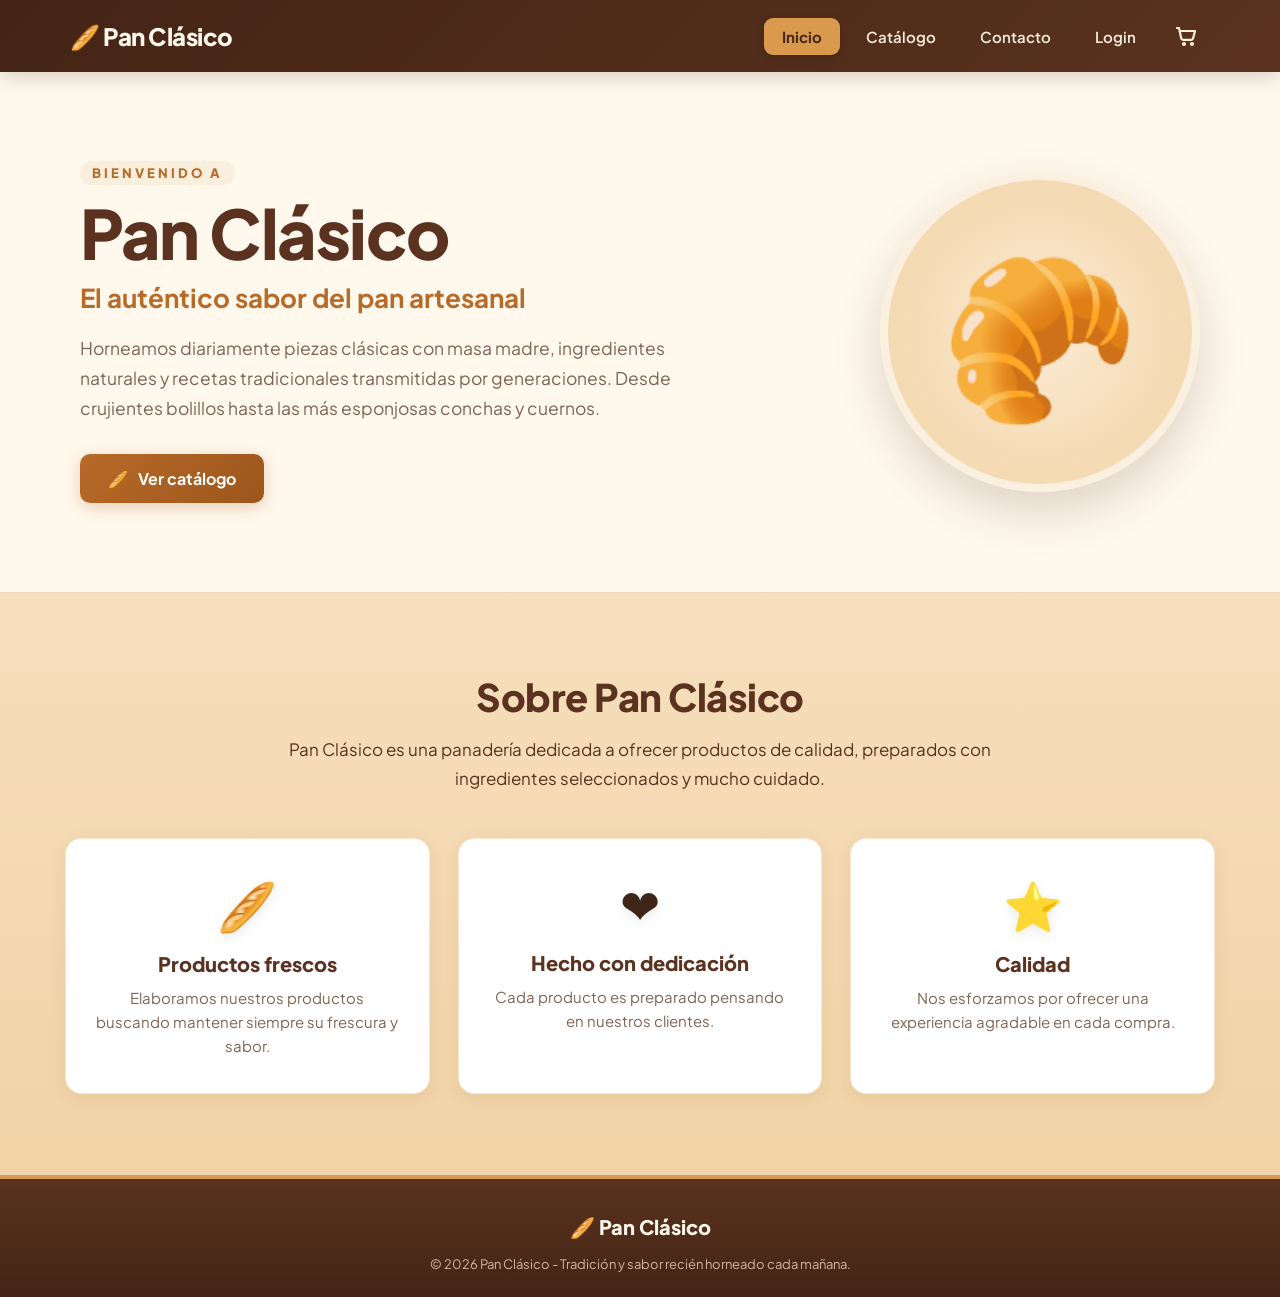
==== public/index.html @ ba5e34cc "1" ====
<!DOCTYPE html>
<html lang="es">
<head>
    <meta charset="UTF-8">
    <meta name="viewport" content="width=device-width, initial-scale=1.0">
    <title>Pan Clásico | Panadería</title>

    <!-- Conexión con el archivo CSS -->
    <link rel="stylesheet" href="css/styles.css">
</head>

<body>

    <!-- ==================== NAVEGACIÓN ==================== -->
    <header>
        <nav class="navbar">

            <div class="logo">
                🥖 Pan Clásico
            </div>

            <ul class="menu">
                <li><a href="index.html" class="activo">Inicio</a></li>
                <li><a href="catalogo.html">Catálogo</a></li>
                <li><a href="contacto.html">Contacto</a></li>
                <li><a href="login.html">Login</a></li>
                <li>
                    <a href="carrito.html" aria-label="Carrito de compras" class="nav-cart-link">
                        <svg width="24" height="24" viewBox="0 0 24 24" fill="none" stroke="currentColor" stroke-width="2.2" stroke-linecap="round" stroke-linejoin="round" aria-hidden="true">
                            <path d="M3 4h2l2.2 10.2a2 2 0 0 0 2 1.6h7.9a2 2 0 0 0 2-1.6L21 7H6"/>
                            <circle cx="10" cy="20" r="1"/>
                            <circle cx="18" cy="20" r="1"/>
                        </svg>
                        <span class="cart-badge">0</span>
                    </a>
                </li>
            </ul>

        </nav>
    </header>


    <!-- ==================== CONTENIDO PRINCIPAL ==================== -->
    <main>

        <section class="hero">

            <div class="hero-text">

                <span class="subtitulo">BIENVENIDO A</span>

                <h1>Pan Clásico</h1>

                <h2>El auténtico sabor del pan artesanal</h2>

                <p>
                    Horneamos diariamente piezas clásicas con masa madre, ingredientes naturales y recetas tradicionales transmitidas por generaciones. Desde crujientes bolillos hasta las más esponjosas conchas y cuernos.
                </p>

                <a href="catalogo.html" class="boton">
                    <span>🥖</span> Ver catálogo
                </a>

            </div>

            <div class="hero-icon">
                🥐
            </div>

        </section>


        <!-- ==================== INFORMACIÓN ==================== -->

        <section class="informacion">

            <h2>Sobre Pan Clásico</h2>

            <p>
                Pan Clásico es una panadería dedicada a ofrecer productos
                de calidad, preparados con ingredientes seleccionados y
                mucho cuidado.
            </p>

            <div class="tarjetas">

                <div class="tarjeta">
                    <span>🥖</span>
                    <h3>Productos frescos</h3>
                    <p>
                        Elaboramos nuestros productos buscando mantener
                        siempre su frescura y sabor.
                    </p>
                </div>

                <div class="tarjeta">
                    <span>❤️</span>
                    <h3>Hecho con dedicación</h3>
                    <p>
                        Cada producto es preparado pensando en nuestros
                        clientes.
                    </p>
                </div>

                <div class="tarjeta">
                    <span>⭐</span>
                    <h3>Calidad</h3>
                    <p>
                        Nos esforzamos por ofrecer una experiencia
                        agradable en cada compra.
                    </p>
                </div>

            </div>

        </section>

    </main>


    <!-- ==================== PIE DE PÁGINA ==================== -->
    <footer>
        <div class="footer-content">
            <div class="footer-brand">🥖 Pan Clásico</div>
            <p class="footer-copy">© 2026 Pan Clásico - Tradición y sabor recién horneado cada mañana.</p>
        </div>
    </footer>

    <script src="js/badge.js"></script>
</body>
</html>
---- public/css/styles.css ----
/* ========================================
   CONFIGURACIÓN GENERAL Y PALETA ARTESANAL
======================================== */
@import url('https://fonts.googleapis.com/css2?family=Plus+Jakarta+Sans:wght@400;500;600;700;800&display=swap');

:root {
    --font-main: 'Plus Jakarta Sans', system-ui, -apple-system, BlinkMacSystemFont, 'Segoe UI', Roboto, sans-serif;
    --color-primary: #5a321f;
    --color-primary-dark: #442415;
    --color-primary-light: #6e3d25;
    --color-accent: #b86b28;
    --color-accent-hover: #9c551c;
    --color-gold: #d99a4e;
    --color-gold-light: #f1d3a5;
    --color-cream: #fff8ed;
    --color-cream-light: #fffdf9;
    --color-text: #3d2618;
    --color-text-muted: #7d6556;
    --color-border: #ead8c0;
    --color-border-light: #fae8d4;
    --shadow-soft: 0 4px 18px rgba(90, 50, 31, 0.08);
    --shadow-hover: 0 10px 25px rgba(90, 50, 31, 0.15);
}

* {
    margin: 0;
    padding: 0;
    box-sizing: border-box;
}

html {
    scroll-behavior: smooth;
}

body {
    font-family: var(--font-main);
    background-color: var(--color-cream);
    color: var(--color-text);
    -webkit-font-smoothing: antialiased;
    -moz-osx-font-smoothing: grayscale;
    min-height: 100vh;
    display: flex;
    flex-direction: column;
}

main {
    flex: 1;
}

::selection {
    background-color: var(--color-gold);
    color: #ffffff;
}

/* ========================================
   BARRA DE NAVEGACIÓN
======================================== */

body > header {
    background: linear-gradient(135deg, var(--color-primary-dark) 0%, var(--color-primary) 100%);
    width: 100%;
    position: sticky;
    top: 0;
    z-index: 1000;
    box-shadow: 0 4px 20px rgba(68, 36, 21, 0.2);
}

.navbar {
    max-width: 1200px;
    margin: auto;
    display: flex;
    justify-content: space-between;
    align-items: center;
    padding: 16px 30px;
}

/* LOGO */

.logo {
    color: #fff8ed;
    font-size: 24px;
    font-weight: 800;
    display: flex;
    align-items: center;
    gap: 8px;
    letter-spacing: -0.5px;
    user-select: none;
    transition: transform 0.2s ease;
}

.logo:hover {
    transform: scale(1.02);
}

/* MENÚ */

.menu {
    list-style: none;
    display: flex;
    align-items: center;
    gap: 8px;
}

.menu li a {
    color: #faeedd;
    text-decoration: none;
    font-size: 15px;
    font-weight: 600;
    padding: 9px 18px;
    border-radius: 9px;
    transition: all 0.25s ease;
    display: inline-flex;
    align-items: center;
    justify-content: center;
}

.menu li a:hover {
    color: #ffffff;
    background-color: rgba(217, 154, 78, 0.25);
}

.menu li a.activo {
    background-color: var(--color-gold);
    color: var(--color-primary-dark);
    font-weight: 700;
    box-shadow: 0 2px 10px rgba(0, 0, 0, 0.15);
}

/* Enlace e icono del Carrito con Badge */
.nav-cart-link,
.menu li a[href*="carrito.html"] {
    position: relative;
    display: inline-flex;
    align-items: center;
    justify-content: center;
    padding: 8px 12px;
}

.nav-cart-link svg,
.menu li a[href*="carrito.html"] svg {
    transition: transform 0.2s ease;
}

.nav-cart-link:hover svg,
.menu li a[href*="carrito.html"]:hover svg {
    transform: scale(1.1);
}

.cart-badge {
    position: absolute;
    top: 1px;
    right: 2px;
    background-color: #c0392b;
    color: #ffffff;
    font-size: 11px;
    font-weight: 800;
    min-width: 18px;
    height: 18px;
    padding: 0 5px;
    border-radius: 999px;
    display: none;
    align-items: center;
    justify-content: center;
    box-shadow: 0 2px 6px rgba(0, 0, 0, 0.3);
    border: 2px solid var(--color-primary);
    line-height: 1;
    pointer-events: none;
}


/* ========================================
   PÁGINA DE INICIO (HERO)
======================================== */

.hero {
    max-width: 1200px;
    min-height: 520px;
    margin: auto;
    padding: 80px 40px;
    display: flex;
    justify-content: space-between;
    align-items: center;
    gap: 40px;
    position: relative;
}

/* TEXTO PRINCIPAL */

.hero-text {
    max-width: 620px;
}

.subtitulo {
    color: var(--color-accent);
    font-weight: 800;
    letter-spacing: 3px;
    font-size: 13px;
    margin-bottom: 12px;
    display: inline-block;
    background: #faeedd;
    padding: 4px 12px;
    border-radius: 20px;
}

.hero h1 {
    font-size: 68px;
    font-weight: 800;
    color: var(--color-primary);
    line-height: 1.05;
    letter-spacing: -1.5px;
    margin-bottom: 12px;
}

.hero h2 {
    font-size: 26px;
    font-weight: 700;
    color: var(--color-accent);
    margin-bottom: 20px;
    line-height: 1.3;
}

.hero p {
    font-size: 17.5px;
    line-height: 1.7;
    color: var(--color-text-muted);
    margin-bottom: 30px;
}

/* ICONO DECORATIVO CON ANIMACIÓN FLOTANTE */

.hero-icon {
    font-size: 160px;
    background: radial-gradient(circle, #fcead2 0%, #f1d3a5 100%);
    width: 320px;
    height: 320px;
    border-radius: 50%;
    display: flex;
    justify-content: center;
    align-items: center;
    box-shadow: 0 20px 45px rgba(90, 50, 31, 0.18);
    border: 8px solid rgba(255, 255, 255, 0.6);
    user-select: none;
    animation: flotarHero 4s ease-in-out infinite alternate;
}

@keyframes flotarHero {
    0% {
        transform: translateY(0) scale(1);
    }
    100% {
        transform: translateY(-14px) scale(1.02);
    }
}

/* ========================================
   BOTONES
======================================== */

.boton {
    display: inline-flex;
    align-items: center;
    justify-content: center;
    gap: 10px;
    background: linear-gradient(135deg, var(--color-accent) 0%, var(--color-accent-hover) 100%);
    color: white;
    border: none;
    border-radius: 10px;
    padding: 14px 28px;
    font-size: 16px;
    font-weight: 700;
    text-decoration: none;
    cursor: pointer;
    box-shadow: 0 4px 16px rgba(184, 107, 40, 0.3);
    transition: all 0.25s ease;
}

.boton:hover {
    background: linear-gradient(135deg, var(--color-accent-hover) 0%, var(--color-primary) 100%);
    transform: translateY(-2px);
    box-shadow: 0 8px 22px rgba(90, 50, 31, 0.25);
}

.boton:active {
    transform: translateY(0);
}

/* ========================================
   INFORMACIÓN Y SOBRE NOSOTROS
======================================== */

.informacion {
    background: linear-gradient(180deg, #f7dfbe 0%, #f1d3a5 100%);
    padding: 80px 30px;
    text-align: center;
    border-top: 1px solid var(--color-border);
    border-bottom: 1px solid var(--color-border);
}

.informacion h2 {
    font-size: 38px;
    font-weight: 800;
    color: var(--color-primary);
    margin-bottom: 15px;
    letter-spacing: -0.5px;
}

.informacion > p {
    max-width: 720px;
    margin: auto;
    font-size: 17px;
    line-height: 1.7;
    color: #553421;
}

/* TARJETAS */

.tarjetas {
    max-width: 1150px;
    margin: 45px auto 0;
    display: grid;
    grid-template-columns: repeat(3, 1fr);
    gap: 28px;
}

.tarjeta {
    background-color: white;
    padding: 35px 28px;
    border-radius: 16px;
    box-shadow: var(--shadow-soft);
    border: 1px solid var(--color-border-light);
    transition: transform 0.25s ease, box-shadow 0.25s ease;
    text-align: center;
}

.tarjeta:hover {
    transform: translateY(-6px);
    box-shadow: var(--shadow-hover);
    border-color: var(--color-gold);
}

.tarjeta span {
    font-size: 48px;
    display: inline-block;
    margin-bottom: 15px;
    filter: drop-shadow(0 4px 6px rgba(0, 0, 0, 0.08));
}

.tarjeta h3 {
    margin: 0 0 10px;
    font-size: 20px;
    font-weight: 800;
    color: var(--color-primary);
}

.tarjeta p {
    font-size: 15px;
    line-height: 1.6;
    color: var(--color-text-muted);
}


/* ========================================
   PÁGINAS INTERNAS
======================================== */

.pagina {
    min-height: 650px;

    max-width: 1100px;

    margin: auto;

    padding: 70px 30px;

    text-align: center;
}

.pagina h1 {
    font-size: 42px;
    color: #5a321f;

    margin-bottom: 15px;
}

.pagina > p {
    font-size: 18px;
}


/* ========================================
   CARRITO Y CHECKOUT (PASOS 7 Y 8)
======================================== */

.pagina-carrito {
    max-width: 1200px;
    padding-top: 50px;
    text-align: left;
}

.carrito-header {
    text-align: center;
    margin-bottom: 40px;
}

.carrito-header h1 {
    font-size: 38px;
    color: #5a321f;
    margin: 6px 0 10px;
}

.carrito-header p {
    color: #6d5445;
    font-size: 16px;
    max-width: 650px;
    margin: auto;
}

/* Grilla de 2 columnas */
.carrito-contenedor-grid {
    display: grid;
    grid-template-columns: 1.55fr 1fr;
    gap: 32px;
    align-items: flex-start;
}

/* Columna de Productos */
.carrito-caja {
    background-color: #ffffff;
    border-radius: 14px;
    border: 1px solid #fae8d4;
    box-shadow: 0 6px 18px rgba(0, 0, 0, 0.06);
    padding: 24px;
}

/* Carrito Vacío */
.carrito-vacio {
    text-align: center;
    padding: 50px 20px;
}

.carrito-vacio .vacio-icono {
    font-size: 64px;
    display: block;
    margin-bottom: 12px;
}

.carrito-vacio h2 {
    color: #5a321f;
    font-size: 24px;
    margin-bottom: 8px;
}

.carrito-vacio p {
    color: #8c6e5a;
    font-size: 15px;
    margin-bottom: 24px;
}

.btn-ir-catalogo {
    display: inline-block;
    padding: 12px 28px;
}

/* Encabezado de la tabla */
.carrito-tabla-header {
    display: grid;
    grid-template-columns: 2fr 1fr 1.2fr 1fr 40px;
    padding-bottom: 12px;
    border-bottom: 2px solid #f1d3a5;
    font-size: 13px;
    font-weight: 700;
    color: #8c6e5a;
    text-transform: uppercase;
    letter-spacing: 0.5px;
}

.col-centrada { text-align: center; }
.col-derecha { text-align: right; }
.col-accion { text-align: center; }

/* Items del carrito */
.carrito-lista {
    display: flex;
    flex-direction: column;
}

.carrito-item {
    display: grid;
    grid-template-columns: 2fr 1fr 1.2fr 1fr 40px;
    align-items: center;
    padding: 16px 0;
    border-bottom: 1px solid #f6ecdf;
    font-size: 15px;
}

.cart-item-info {
    display: flex;
    align-items: center;
    gap: 14px;
}

.cart-item-img-wrap {
    width: 60px;
    height: 60px;
    border-radius: 8px;
    background: #faeedd;
    display: flex;
    align-items: center;
    justify-content: center;
    overflow: hidden;
    flex-shrink: 0;
}

.cart-item-img {
    width: 100%;
    height: 100%;
    object-fit: cover;
}

.cart-item-emoji {
    font-size: 32px;
    user-select: none;
}

.cart-item-titulo {
    font-size: 16px;
    color: #5a321f;
    font-weight: 700;
    margin-bottom: 2px;
}

.cart-item-unidad {
    font-size: 12px;
    color: #8c6e5a;
}

.cart-item-precio {
    color: #6d5445;
    font-weight: 600;
}

.cart-item-subtotal {
    color: #5a321f;
    font-size: 16px;
}

/* Control de Cantidad (+ / -) */
.cantidad-control {
    display: inline-flex;
    align-items: center;
    border: 1px solid #ead8c0;
    border-radius: 8px;
    background: #fff8ed;
    overflow: hidden;
}

.btn-cant {
    background: transparent;
    border: none;
    width: 28px;
    height: 30px;
    font-size: 16px;
    font-weight: bold;
    color: #5a321f;
    cursor: pointer;
    transition: background 0.2s ease;
    display: flex;
    align-items: center;
    justify-content: center;
}

.btn-cant:hover {
    background: #ead8c0;
}

.cant-numero {
    width: 32px;
    text-align: center;
    font-weight: 700;
    font-size: 14px;
    color: #3d2618;
}

.btn-eliminar-item {
    background: transparent;
    border: none;
    font-size: 18px;
    cursor: pointer;
    opacity: 0.6;
    transition: opacity 0.2s ease, transform 0.2s ease;
}

.btn-eliminar-item:hover {
    opacity: 1;
    transform: scale(1.15);
}

/* Pie del carrito */
.carrito-acciones-pie {
    display: flex;
    justify-content: space-between;
    align-items: center;
    margin-top: 20px;
    padding-top: 15px;
}

.btn-vaciar-carrito {
    background: none;
    border: none;
    color: #c0392b;
    font-size: 14px;
    font-weight: 600;
    cursor: pointer;
    text-decoration: underline;
}

.btn-vaciar-carrito:hover {
    color: #962d22;
}

.enlace-seguir-comprando {
    color: #b86b28;
    text-decoration: none;
    font-weight: 600;
    font-size: 14px;
}

.enlace-seguir-comprando:hover {
    text-decoration: underline;
}

/* Columna de Checkout */
.checkout-card {
    background: #ffffff;
    border-radius: 14px;
    border: 1px solid #fae8d4;
    box-shadow: 0 6px 18px rgba(0, 0, 0, 0.06);
    padding: 26px;
}

.checkout-card h3 {
    font-size: 22px;
    color: #5a321f;
    margin-bottom: 18px;
    border-bottom: 2px solid #f6ecdf;
    padding-bottom: 10px;
}

.checkout-card h4 {
    font-size: 16px;
    color: #5a321f;
    margin: 20px 0 12px;
}

.resumen-lineas {
    display: flex;
    flex-direction: column;
    gap: 10px;
    margin-bottom: 20px;
}

.resumen-fila {
    display: flex;
    justify-content: space-between;
    font-size: 15px;
    color: #6d5445;
}

.envio-gratis {
    color: #27ae60;
    font-weight: 700;
}

.resumen-separador {
    height: 1px;
    background: #ead8c0;
    margin: 6px 0;
}

.fila-total {
    font-size: 18px;
    font-weight: 700;
    color: #5a321f;
}

.total-destacado {
    font-size: 24px;
    color: #b86b28;
}

/* Formulario */
.form-checkout {
    display: flex;
    flex-direction: column;
    gap: 12px;
}

.campo-grupo {
    display: flex;
    flex-direction: column;
    gap: 5px;
}

.campo-grupo label {
    font-size: 13px;
    font-weight: 700;
    color: #5a321f;
}

.campo-grupo input,
.campo-grupo textarea {
    width: 100%;
    padding: 10px 12px;
    border: 2px solid #ead8c0;
    border-radius: 8px;
    font-size: 14px;
    font-family: inherit;
    outline: none;
    transition: border-color 0.2s ease;
}

.campo-grupo input:focus,
.campo-grupo textarea:focus {
    border-color: #b86b28;
}

/* Opciones de Método de Pago */
.metodos-pago-opciones {
    display: flex;
    flex-direction: column;
    gap: 10px;
}

.metodo-radio-card {
    display: flex;
    align-items: center;
    gap: 12px;
    padding: 12px 14px;
    border: 2px solid #ead8c0;
    border-radius: 10px;
    cursor: pointer;
    background: #fffdf9;
    transition: all 0.2s ease;
}

.metodo-radio-card:hover {
    border-color: #b86b28;
}

.metodo-radio-card input[type="radio"] {
    accent-color: #b86b28;
    width: 18px;
    height: 18px;
}

.metodo-info {
    display: flex;
    flex-direction: column;
    font-size: 14px;
    color: #5a321f;
}

.metodo-info small {
    font-size: 12px;
    color: #8c6e5a;
}

/* Bloque datos de tarjeta */
.datos-tarjeta-box {
    background: #fff8ed;
    border: 2px dashed #ead8c0;
    border-radius: 10px;
    padding: 15px;
    display: flex;
    flex-direction: column;
    gap: 10px;
    margin-top: 6px;
}

.campos-tarjeta-duo {
    display: grid;
    grid-template-columns: 1fr 1fr;
    gap: 10px;
}

/* Botón Final */
.btn-confirmar-compra {
    width: 100%;
    padding: 14px;
    font-size: 16px;
    margin-top: 10px;
    box-shadow: 0 4px 12px rgba(184, 107, 40, 0.3);
}

.nota-seguridad {
    font-size: 12px;
    color: #8c6e5a;
    text-align: center;
    margin-top: 5px;
}

/* Modal del Ticket */
.modal-overlay {
    position: fixed;
    top: 0;
    left: 0;
    width: 100%;
    height: 100%;
    background: rgba(40, 20, 10, 0.65);
    backdrop-filter: blur(4px);
    display: flex;
    align-items: center;
    justify-content: center;
    padding: 20px;
    z-index: 10000;
    opacity: 0;
    visibility: hidden;
    transition: all 0.3s ease;
}

.modal-overlay.mostrar-modal {
    opacity: 1;
    visibility: visible;
}

.modal-card {
    background: #ffffff;
    max-width: 480px;
    width: 100%;
    border-radius: 16px;
    box-shadow: 0 20px 40px rgba(0, 0, 0, 0.25);
    overflow: hidden;
    border-top: 6px solid #b86b28;
    transform: scale(0.9);
    transition: transform 0.3s cubic-bezier(0.18, 0.89, 0.32, 1.28);
}

.modal-overlay.mostrar-modal .modal-card {
    transform: scale(1);
}

.modal-header {
    text-align: center;
    padding: 24px 20px 10px;
}

.modal-icono {
    font-size: 50px;
    display: block;
    margin-bottom: 8px;
}

.modal-header h2 {
    color: #5a321f;
    font-size: 24px;
    margin-bottom: 6px;
}

.modal-header p {
    color: #6d5445;
    font-size: 14px;
}

.ticket-cuerpo {
    padding: 16px 24px;
    background: #fffdf9;
    border-radius: 10px;
    margin: 10px 20px;
    border: 1px dashed #ead8c0;
    font-size: 14px;
}

.ticket-dato {
    display: flex;
    justify-content: space-between;
    margin-bottom: 6px;
    color: #5a321f;
}

.ticket-separador {
    height: 1px;
    background: #ead8c0;
    margin: 10px 0;
}

.ticket-productos {
    max-height: 150px;
    overflow-y: auto;
    display: flex;
    flex-direction: column;
    gap: 6px;
}

.ticket-fila {
    display: flex;
    justify-content: space-between;
    color: #6d5445;
}

.ticket-total {
    display: flex;
    justify-content: space-between;
    font-size: 17px;
    color: #5a321f;
    padding-top: 4px;
}

.ticket-total strong {
    color: #b86b28;
}

.modal-acciones {
    padding: 18px 24px 24px;
    display: flex;
    gap: 12px;
}

.btn-modal-continuar {
    flex: 1;
    text-align: center;
}

.btn-modal-cerrar {
    background: #ead8c0;
    color: #5a321f;
    border: none;
    border-radius: 8px;
    padding: 12px 18px;
    font-weight: bold;
    cursor: pointer;
    transition: background 0.2s ease;
}

.btn-modal-cerrar:hover {
    background: #d9bf9e;
}

/* Responsividad para Carrito */
@media (max-width: 900px) {
    .carrito-contenedor-grid {
        grid-template-columns: 1fr;
    }

    .carrito-tabla-header {
        display: none;
    }

    .carrito-item {
        grid-template-columns: 1fr auto;
        grid-template-areas:
            "info accion"
            "precio subtotal"
            "cant cant";
        gap: 10px;
        padding: 14px 0;
    }

    .cart-item-info { grid-area: info; }
    .cart-item-accion { grid-area: accion; }
    .cart-item-precio { grid-area: precio; text-align: left; }
    .cart-item-subtotal { grid-area: subtotal; text-align: right; }
    .cart-item-cantidad { grid-area: cant; text-align: left; }
}


/* ========================================
   CONTACTO
======================================== */

.contacto {
    max-width: 1100px;

    min-height: 650px;

    margin: auto;

    padding: 70px 30px;

    display: grid;

    grid-template-columns: 1fr 1fr;

    gap: 60px;

    align-items: center;
}


/* INFORMACIÓN */

.contacto-info h1 {
    font-size: 48px;

    color: #5a321f;

    margin-bottom: 20px;
}

.contacto-info > p {
    line-height: 1.7;

    margin-bottom: 30px;
}

.dato {
    display: flex;

    align-items: center;

    gap: 15px;

    margin: 20px 0;
}

.dato span {
    font-size: 28px;
}


/* ========================================
   FORMULARIO
======================================== */

.formulario {
    background-color: white;

    padding: 35px;

    border-radius: 15px;

    box-shadow: 0 10px 30px rgba(0, 0, 0, 0.12);
}

.formulario form {
    display: flex;

    flex-direction: column;

    gap: 10px;
}

.formulario label {
    font-weight: bold;

    margin-top: 10px;
}

.formulario input,
.formulario textarea {
    width: 100%;

    padding: 13px;

    border: 2px solid #ead8c0;

    border-radius: 8px;

    font-size: 15px;

    font-family: Arial, Helvetica, sans-serif;

    outline: none;
}

.formulario input:focus,
.formulario textarea:focus {
    border-color: #b86b28;
}

.formulario textarea {
    resize: vertical;
}

.formulario button {
    margin-top: 15px;
}


/* ========================================
   CATÁLOGO DE PRODUCTOS (PASOS 5 Y 6)
======================================== */

.catalogo-pagina {
    max-width: 1280px;
    padding: 56px 30px 72px;
}

.catalogo-header {
    max-width: 760px;
    margin: 0 auto 34px;
}

.catalogo-header h1 {
    font-size: clamp(2rem, 4vw, 2.75rem);
    color: var(--color-primary);
    line-height: 1.15;
    letter-spacing: -1px;
    margin: 8px 0 14px;
}

.catalogo-subtitulo {
    margin: 0 auto;
    font-size: 16px;
    color: var(--color-text-muted);
    line-height: 1.7;
}

/* Buscador */
.catalogo-toolbar {
    margin: 0 auto 22px;
    max-width: 620px;
}

.buscador-box {
    position: relative;
    display: flex;
    align-items: center;
    min-height: 54px;
    background: var(--color-cream-light);
    border: 2px solid var(--color-border);
    border-radius: 999px;
    padding: 6px 12px 6px 18px;
    box-shadow: var(--shadow-soft);
    transition: border-color 0.2s ease, box-shadow 0.2s ease;
}

.buscador-box:focus-within {
    border-color: var(--color-accent);
    box-shadow: 0 0 0 4px rgba(184, 107, 40, 0.14);
}

.buscador-icono {
    font-size: 18px;
    margin-right: 12px;
    user-select: none;
}

.buscador-box input {
    border: none;
    outline: none;
    min-width: 0;
    width: 100%;
    font-size: 15px;
    color: var(--color-text);
    background: transparent;
    font-family: inherit;
}

.buscador-box input::placeholder {
    color: #8c7769;
}

.btn-limpiar-busqueda {
    flex: 0 0 32px;
    background: #f4e5d4;
    border: none;
    color: var(--color-primary);
    border-radius: 50%;
    width: 32px;
    height: 32px;
    font-size: 14px;
    font-weight: bold;
    cursor: pointer;
    line-height: 1;
    display: flex;
    align-items: center;
    justify-content: center;
    transition: background-color 0.2s ease, color 0.2s ease;
}

.btn-limpiar-busqueda:hover {
    background: var(--color-accent);
    color: white;
}

/* Mensaje y Spinner de Carga */
.mensaje-carga-box {
    margin: 46px auto;
    display: flex;
    flex-direction: column;
    align-items: center;
    justify-content: center;
    gap: 14px;
    color: var(--color-accent);
    font-size: 16px;
    font-weight: 600;
}

.spinner {
    width: 44px;
    height: 44px;
    border: 4px solid #fae8d4;
    border-top: 4px solid #b86b28;
    border-radius: 50%;
    animation: girar 0.9s linear infinite;
}

@keyframes girar {
    0% { transform: rotate(0deg); }
    100% { transform: rotate(360deg); }
}

/* Filtros de Categoría */
.catalogo-filtros {
    display: flex;
    justify-content: center;
    flex-wrap: wrap;
    gap: 9px;
    margin: 0 auto 34px;
    max-width: 960px;
}

.filtro-btn {
    background-color: var(--color-cream-light);
    color: var(--color-primary);
    border: 1px solid var(--color-border);
    padding: 9px 17px;
    border-radius: 999px;
    font-size: 14px;
    font-weight: 700;
    cursor: pointer;
    transition: color 0.2s ease, background-color 0.2s ease, border-color 0.2s ease, transform 0.2s ease;
}

.filtro-btn:hover {
    border-color: var(--color-accent);
    color: var(--color-accent-hover);
    background-color: #fff4e5;
    transform: translateY(-1px);
}

.filtro-btn.activo {
    background-color: var(--color-primary);
    color: white;
    border-color: var(--color-primary);
    box-shadow: 0 3px 9px rgba(90, 50, 31, 0.2);
}

/* Grilla de Productos */
.productos-grid {
    display: grid;
    grid-template-columns: repeat(auto-fill, minmax(min(100%, 260px), 1fr));
    gap: 24px;
    text-align: left;
}

/* Tarjeta Individual */
.producto-card {
    background-color: var(--color-cream-light);
    border-radius: 16px;
    overflow: hidden;
    box-shadow: var(--shadow-soft);
    display: flex;
    flex-direction: column;
    transition: transform 0.22s ease, box-shadow 0.22s ease;
    border: 1px solid var(--color-border-light);
}

.producto-card:hover {
    transform: translateY(-3px);
    box-shadow: var(--shadow-hover);
}

.producto-img-wrap {
    width: 100%;
    height: 210px;
    background: linear-gradient(135deg, var(--color-cream) 0%, var(--color-gold-light) 100%);
    display: flex;
    align-items: center;
    justify-content: center;
    overflow: hidden;
    position: relative;
}

.producto-img {
    width: 100%;
    height: 100%;
    object-fit: cover;
    transition: transform 0.35s ease;
}

.producto-card:hover .producto-img {
    transform: scale(1.05);
}

.producto-emoji {
    font-size: 80px;
    user-select: none;
    filter: drop-shadow(0 4px 8px rgba(0, 0, 0, 0.1));
}

.producto-cuerpo {
    padding: 20px;
    display: flex;
    flex-direction: column;
    flex-grow: 1;
}

.producto-categoria {
    display: inline-block;
    font-size: 10px;
    font-weight: 800;
    letter-spacing: 1px;
    color: var(--color-accent-hover);
    background-color: #fff1df;
    padding: 5px 9px;
    border-radius: 999px;
    margin-bottom: 10px;
    align-self: flex-start;
}

.producto-titulo {
    font-size: 19px;
    color: var(--color-primary);
    margin-bottom: 7px;
    font-weight: 800;
    line-height: 1.35;
}

.producto-descripcion {
    font-size: 14px;
    color: var(--color-text-muted);
    line-height: 1.6;
    margin-bottom: 18px;
    flex-grow: 1;
}

.producto-detalles {
    display: flex;
    justify-content: space-between;
    align-items: center;
    gap: 10px;
    margin-bottom: 16px;
    padding-top: 14px;
    border-top: 1px solid var(--color-border-light);
}

.producto-precio {
    display: flex;
    align-items: baseline;
    gap: 5px;
    white-space: nowrap;
}

.precio-monto {
    font-size: 23px;
    font-weight: 800;
    color: var(--color-primary);
}

.precio-unidad {
    font-size: 13px;
    color: var(--color-text-muted);
}

.producto-stock {
    font-size: 12px;
    font-weight: 600;
    color: #216b43;
    background-color: #e8f5ec;
    padding: 5px 9px;
    border-radius: 999px;
    text-align: center;
}

.producto-stock.stock-agotado {
    color: #a52d26;
    background-color: #fdeeed;
}

/* Botón agregar */
.btn-agregar-carrito {
    width: 100%;
    min-height: 48px;
    padding: 12px 14px;
    border-radius: 10px;
    font-size: 15px;
    text-align: center;
    border: none;
    background-color: var(--color-accent);
    color: white;
    cursor: pointer;
    font-weight: 800;
    transition: background-color 0.2s ease, transform 0.2s ease, box-shadow 0.2s ease;
    box-shadow: 0 4px 10px rgba(184, 107, 40, 0.2);
}

.btn-agregar-carrito:hover:not(:disabled) {
    background-color: var(--color-accent-hover);
    transform: translateY(-1px);
    box-shadow: 0 6px 14px rgba(90, 50, 31, 0.2);
}

.btn-agregar-carrito.boton-agregado {
    background-color: #27ae60 !important;
    transform: scale(0.98);
}

.btn-deshabilitado,
.btn-agregar-carrito:disabled {
    background-color: #d1c0b3;
    color: #7b695c;
    cursor: not-allowed;
    transform: none !important;
    box-shadow: none;
}

.producto-card.producto-agotado {
    opacity: 0.82;
}

/* Mensajes Vacío y Error */
.catalogo-vacio,
.catalogo-error {
    grid-column: 1 / -1;
    background: var(--color-cream-light);
    padding: 44px 24px;
    border-radius: 16px;
    border: 1px solid var(--color-border);
    text-align: center;
    box-shadow: var(--shadow-soft);
}

.vacio-icono,
.error-icono {
    font-size: 55px;
    display: block;
    margin-bottom: 12px;
}

.catalogo-error h3 {
    color: #c0392b;
    margin-bottom: 8px;
}

.catalogo-error p {
    color: #6d5445;
    margin-bottom: 16px;
}

.btn-reintentar {
    padding: 10px 20px;
    font-size: 14px;
}

.buscador-box :focus-visible,
.btn-limpiar-busqueda:focus-visible,
.filtro-btn:focus-visible,
.btn-agregar-carrito:focus-visible {
    outline: 3px solid var(--color-gold);
    outline-offset: 3px;
}

@media (max-width: 600px) {
    .catalogo-pagina {
        padding: 40px 18px 52px;
    }

    .catalogo-header {
        margin-bottom: 26px;
    }

    .catalogo-header h1 {
        letter-spacing: -0.6px;
    }

    .catalogo-subtitulo {
        font-size: 15px;
    }

    .catalogo-toolbar {
        margin-bottom: 18px;
    }

    .buscador-box {
        min-height: 50px;
        padding-left: 14px;
    }

    .buscador-box input {
        font-size: 14px;
    }

    .catalogo-filtros {
        justify-content: flex-start;
        flex-wrap: nowrap;
        overflow-x: auto;
        padding: 2px 2px 10px;
        margin-bottom: 22px;
        scrollbar-width: thin;
    }

    .filtro-btn {
        flex: 0 0 auto;
    }

    .productos-grid {
        grid-template-columns: 1fr;
        gap: 18px;
    }

    .producto-img-wrap {
        height: 220px;
    }
}

@media (prefers-reduced-motion: reduce) {
    .producto-card,
    .producto-img,
    .filtro-btn,
    .btn-agregar-carrito {
        transition: none;
    }
}

/* Notificaciones Toast */
.toast-container {
    position: fixed;
    bottom: 24px;
    right: 24px;
    display: flex;
    flex-direction: column;
    gap: 12px;
    z-index: 9999;
    pointer-events: none;
}

.toast {
    pointer-events: auto;
    background-color: #5a321f;
    color: #ffffff;
    padding: 14px 20px;
    border-radius: 10px;
    box-shadow: 0 8px 24px rgba(0, 0, 0, 0.25);
    display: flex;
    align-items: center;
    gap: 12px;
    font-size: 14px;
    font-weight: 500;
    transform: translateX(120%);
    opacity: 0;
    transition: transform 0.3s cubic-bezier(0.18, 0.89, 0.32, 1.28), opacity 0.3s ease;
    max-width: 360px;
    border-left: 5px solid #d99a4e;
}

.toast.mostrar {
    transform: translateX(0);
    opacity: 1;
}

.toast-exito {
    border-left-color: #27ae60;
}

.toast-aviso {
    border-left-color: #f39c12;
}

.toast-error {
    border-left-color: #e74c3c;
}

.toast-icono {
    font-size: 20px;
}

.toast-mensaje {
    line-height: 1.4;
}


/* ========================================
   PIE DE PÁGINA
======================================== */

footer {
    background: linear-gradient(180deg, var(--color-primary) 0%, var(--color-primary-dark) 100%);
    color: #fcead2;
    padding: 35px 20px 25px;
    margin-top: auto;
    border-top: 4px solid var(--color-gold);
}

.footer-content {
    max-width: 1200px;
    margin: 0 auto;
    display: flex;
    flex-direction: column;
    align-items: center;
    gap: 16px;
    text-align: center;
}

.footer-brand {
    font-size: 20px;
    font-weight: 800;
    color: #fff8ed;
    display: flex;
    align-items: center;
    gap: 8px;
}

.footer-links {
    display: flex;
    flex-wrap: wrap;
    justify-content: center;
    gap: 18px;
    list-style: none;
    padding: 0;
    margin: 6px 0;
}

.footer-links a {
    color: #f1d3a5;
    text-decoration: none;
    font-size: 14px;
    font-weight: 600;
    transition: color 0.2s ease;
}

.footer-links a:hover {
    color: #ffffff;
    text-decoration: underline;
}

.footer-copy {
    font-size: 13px;
    color: #d1b59f;
}

/* ========================================
   DISEÑO PARA CELULARES
======================================== */

@media (max-width: 768px) {

    .navbar {
        flex-direction: column;
        gap: 14px;
        padding: 16px 20px;
    }

    .menu {
        flex-wrap: wrap;
        justify-content: center;
        gap: 6px;
    }

    .menu li a {
        padding: 7px 13px;
        font-size: 14px;
    }

    .hero {
        flex-direction: column;
        text-align: center;
        padding: 50px 20px;
        gap: 35px;
    }

    .hero-text {
        max-width: 100%;
    }

    .hero h1 {
        font-size: 46px;
    }

    .hero h2 {
        font-size: 22px;
    }

    .hero-icon {
        width: 220px;
        height: 220px;
        font-size: 110px;
    }

    .tarjetas {
        grid-template-columns: 1fr;
        gap: 20px;
    }

    .contacto {
        grid-template-columns: 1fr;
        gap: 30px;
        padding: 40px 20px;
    }

    .toast-container {
        left: 20px;
        right: 20px;
        bottom: 20px;
        max-width: none;
    }

}

/* =========================================================
   PANTALLA DE LOGIN DE ADMINISTRADOR (LOGIN.HTML)
   ========================================================= */

.login-body {
    min-height: 100vh;
    display: flex;
    flex-direction: column;
    justify-content: space-between;
    background: linear-gradient(135deg, #fff8ed 0%, #faeedd 100%);
}

.login-main {
    flex: 1;
    display: flex;
    align-items: center;
    justify-content: center;
    padding: 40px 20px;
}

.login-card {
    background: #ffffff;
    width: 100%;
    max-width: 440px;
    border-radius: 18px;
    padding: 40px 35px;
    box-shadow: 0 15px 35px rgba(90, 50, 31, 0.12);
    border: 1px solid #fae8d4;
    text-align: center;
    border-top: 6px solid #b86b28;
}

.login-logo {
    font-size: 32px;
    font-weight: bold;
    color: #5a321f;
    margin-bottom: 6px;
}

.login-badge {
    display: inline-block;
    background-color: #fff4e5;
    color: #b86b28;
    font-size: 12px;
    font-weight: 800;
    letter-spacing: 1.5px;
    padding: 4px 12px;
    border-radius: 20px;
    margin-bottom: 16px;
    text-transform: uppercase;
}

.login-card h1 {
    font-size: 24px;
    color: #5a321f;
    margin-bottom: 8px;
}

.login-card p.subtexto {
    color: #8c6e5a;
    font-size: 14px;
    margin-bottom: 26px;
}

.login-form {
    display: flex;
    flex-direction: column;
    gap: 16px;
    text-align: left;
}

.login-campo {
    display: flex;
    flex-direction: column;
    gap: 6px;
}

.login-campo label {
    font-size: 13px;
    font-weight: bold;
    color: #5a321f;
}

.login-input-wrap {
    position: relative;
    display: flex;
    align-items: center;
}

.login-campo input {
    width: 100%;
    padding: 12px 14px;
    border: 2px solid #ead8c0;
    border-radius: 8px;
    font-size: 15px;
    font-family: inherit;
    outline: none;
    transition: border-color 0.2s ease, box-shadow 0.2s ease;
}

.login-campo input:focus {
    border-color: #b86b28;
    box-shadow: 0 0 0 3px rgba(184, 107, 40, 0.15);
}

.btn-toggle-pass {
    position: absolute;
    right: 12px;
    background: none;
    border: none;
    cursor: pointer;
    font-size: 16px;
    color: #8c6e5a;
    padding: 4px;
    user-select: none;
}

.btn-login {
    margin-top: 10px;
    width: 100%;
    padding: 14px;
    font-size: 16px;
    box-shadow: 0 4px 12px rgba(184, 107, 40, 0.25);
}

.btn-login:disabled {
    background-color: #d1c0b3;
    cursor: not-allowed;
    box-shadow: none;
}

.login-alerta {
    display: none;
    padding: 12px;
    border-radius: 8px;
    font-size: 14px;
    margin-bottom: 16px;
    text-align: center;
}

.login-alerta-error {
    background-color: #fdeeed;
    color: #c0392b;
    border: 1px solid #fadbd8;
}

.login-alerta-exito {
    background-color: #eafaf1;
    color: #27ae60;
    border: 1px solid #d4efdf;
}

.login-demo-box {
    margin-top: 25px;
    padding: 12px;
    background: #fffdf9;
    border: 1px dashed #ead8c0;
    border-radius: 8px;
    font-size: 12px;
    color: #8c6e5a;
    text-align: center;
}

.login-demo-box strong {
    color: #5a321f;
}

.enlace-volver {
    display: inline-block;
    margin-top: 20px;
    color: #b86b28;
    font-size: 14px;
    text-decoration: none;
    font-weight: bold;
}

.enlace-volver:hover {
    text-decoration: underline;
}

/* =========================================================
   PANEL DE ADMINISTRACIÓN (ADMIN.HTML)
   ========================================================= */

:root {
    --color-admin-primary: #5a321f;
    --color-admin-accent: #b86b28;
    --color-admin-accent-hover: #9c551c;
    --color-admin-gold: #d99a4e;
    --color-admin-bg: #f9f4ec;
    --color-admin-card: #ffffff;
    --color-admin-border: #ebd9c8;
    --color-admin-text: #2f1e14;
    --color-admin-muted: #7d6556;
    --color-admin-success: #2e7d32;
    --color-admin-danger: #c62828;
    --color-admin-warning: #ef6c00;
}

body.admin-body {
    background-color: var(--color-admin-bg);
    color: var(--color-admin-text);
    min-height: 100vh;
    display: flex;
    flex-direction: column;
}

/* Topbar de Admin */
.admin-header {
    background: linear-gradient(90deg, #442415 0%, #5a321f 60%, #6e3d25 100%);
    color: #ffffff;
    box-shadow: 0 4px 15px rgba(68, 36, 21, 0.2);
    position: sticky;
    top: 0;
    z-index: 100;
}

.admin-nav {
    max-width: 1400px;
    margin: 0 auto;
    padding: 14px 24px;
    display: flex;
    align-items: center;
    justify-content: space-between;
    gap: 16px;
}

.admin-brand {
    display: flex;
    align-items: center;
    gap: 12px;
    text-decoration: none;
    color: #fff8ed;
}

.admin-brand .brand-icon {
    font-size: 26px;
}

.admin-brand .brand-title {
    font-size: 20px;
    font-weight: 800;
    letter-spacing: -0.5px;
}

.admin-brand .admin-tag {
    background: #d99a4e;
    color: #3e2213;
    font-size: 11px;
    font-weight: 800;
    padding: 3px 8px;
    border-radius: 6px;
    text-transform: uppercase;
    letter-spacing: 0.8px;
}

.admin-user-menu {
    display: flex;
    align-items: center;
    gap: 14px;
}

.admin-user-badge {
    display: flex;
    align-items: center;
    gap: 8px;
    background: rgba(255, 255, 255, 0.12);
    padding: 6px 14px;
    border-radius: 30px;
    font-size: 13.5px;
    color: #faeedd;
    border: 1px solid rgba(255, 255, 255, 0.18);
}

.admin-user-badge .user-avatar {
    width: 26px;
    height: 26px;
    background: #d99a4e;
    color: #442415;
    border-radius: 50%;
    display: inline-flex;
    align-items: center;
    justify-content: center;
    font-weight: bold;
    font-size: 12px;
}

.admin-topbar-btn {
    background: transparent;
    border: 1px solid rgba(255, 255, 255, 0.3);
    color: #fff8ed;
    padding: 7px 14px;
    border-radius: 8px;
    font-size: 13px;
    font-weight: 600;
    cursor: pointer;
    text-decoration: none;
    display: inline-flex;
    align-items: center;
    gap: 6px;
    transition: all 0.2s ease;
}

.admin-topbar-btn:hover {
    background: rgba(255, 255, 255, 0.15);
    border-color: rgba(255, 255, 255, 0.5);
    color: #ffffff;
}

.admin-topbar-btn.btn-logout {
    background: #a83232;
    border-color: #c64242;
}

.admin-topbar-btn.btn-logout:hover {
    background: #c62828;
    border-color: #ef5350;
}

/* Contenedor Principal */
.admin-main {
    max-width: 1400px;
    width: 100%;
    margin: 0 auto;
    padding: 28px 24px 60px;
    flex: 1;
}

/* Dashboard Overview KPI Cards */
.stats-grid {
    display: grid;
    grid-template-columns: repeat(auto-fit, minmax(240px, 1fr));
    gap: 20px;
    margin-bottom: 30px;
}

.stat-card {
    background: var(--color-admin-card);
    border: 1px solid var(--color-admin-border);
    border-radius: 14px;
    padding: 20px 22px;
    display: flex;
    align-items: center;
    justify-content: space-between;
    box-shadow: 0 4px 14px rgba(90, 50, 31, 0.05);
    transition: transform 0.2s ease, box-shadow 0.2s ease;
}

.stat-card:hover {
    transform: translateY(-2px);
    box-shadow: 0 8px 20px rgba(90, 50, 31, 0.08);
}

.stat-info .stat-label {
    font-size: 12.5px;
    font-weight: 700;
    color: var(--color-admin-muted);
    text-transform: uppercase;
    letter-spacing: 0.8px;
    margin-bottom: 6px;
}

.stat-info .stat-value {
    font-size: 28px;
    font-weight: 800;
    color: var(--color-admin-primary);
    line-height: 1.1;
}

.stat-info .stat-sub {
    font-size: 12px;
    color: var(--color-admin-muted);
    margin-top: 4px;
}

.stat-icon {
    width: 52px;
    height: 52px;
    border-radius: 12px;
    display: flex;
    align-items: center;
    justify-content: center;
    font-size: 26px;
    background: #faeedd;
    color: var(--color-admin-accent);
}

.stat-card.stat-ventas .stat-icon {
    background: #e8f5e9;
    color: #2e7d32;
}

.stat-card.stat-pedidos .stat-icon {
    background: #e3f2fd;
    color: #1565c0;
}

.stat-card.stat-mensajes .stat-icon {
    background: #fff3e0;
    color: #ef6c00;
}

/* Pestañas (Tabs) */
.admin-tabs {
    display: flex;
    align-items: center;
    gap: 10px;
    border-bottom: 2px solid var(--color-admin-border);
    margin-bottom: 25px;
    padding-bottom: 2px;
    overflow-x: auto;
}

.admin-tab-btn {
    background: none;
    border: none;
    font-family: inherit;
    font-size: 15px;
    font-weight: 700;
    color: var(--color-admin-muted);
    padding: 12px 20px;
    border-radius: 10px 10px 0 0;
    cursor: pointer;
    display: inline-flex;
    align-items: center;
    gap: 9px;
    position: relative;
    transition: all 0.2s ease;
    white-space: nowrap;
}

.admin-tab-btn:hover {
    color: var(--color-admin-primary);
    background: rgba(217, 154, 78, 0.1);
}

.admin-tab-btn.active {
    color: var(--color-admin-primary);
    background: #ffffff;
    border: 1px solid var(--color-admin-border);
    border-bottom-color: #ffffff;
    margin-bottom: -3px;
    box-shadow: 0 -3px 10px rgba(90, 50, 31, 0.04);
}

.admin-tab-btn .tab-badge {
    background: #e8dbce;
    color: var(--color-admin-primary);
    font-size: 11px;
    font-weight: 800;
    padding: 2px 7px;
    border-radius: 20px;
}

.admin-tab-btn.active .tab-badge {
    background: var(--color-admin-accent);
    color: #ffffff;
}

/* Secciones de Contenido */
.admin-tab-content {
    display: none;
}

.admin-tab-content.active {
    display: block;
    animation: fadeIn 0.25s ease-in-out;
}

/* Paneles y Tarjetas */
.admin-panel {
    background: var(--color-admin-card);
    border: 1px solid var(--color-admin-border);
    border-radius: 16px;
    padding: 24px;
    box-shadow: 0 4px 18px rgba(90, 50, 31, 0.04);
}

.panel-header {
    display: flex;
    align-items: center;
    justify-content: space-between;
    flex-wrap: wrap;
    gap: 16px;
    margin-bottom: 22px;
}

.panel-header-title h2 {
    font-size: 21px;
    font-weight: 800;
    color: var(--color-admin-primary);
    margin-bottom: 4px;
}

.panel-header-title p {
    font-size: 13.5px;
    color: var(--color-admin-muted);
}

.panel-actions {
    display: flex;
    align-items: center;
    gap: 10px;
    flex-wrap: wrap;
}

/* Filtros y Buscadores */
.search-box {
    position: relative;
    display: flex;
    align-items: center;
}

.search-box input {
    background: #fff8ed;
    border: 1px solid var(--color-admin-border);
    border-radius: 10px;
    padding: 9px 14px 9px 36px;
    font-size: 13.5px;
    color: var(--color-admin-text);
    min-width: 250px;
    outline: none;
    transition: all 0.2s ease;
}

.search-box input:focus {
    background: #ffffff;
    border-color: var(--color-admin-accent);
    box-shadow: 0 0 0 3px rgba(184, 107, 40, 0.15);
}

.search-box .search-icon {
    position: absolute;
    left: 12px;
    font-size: 14px;
    color: var(--color-admin-muted);
    pointer-events: none;
}

.select-filter {
    background: #fff8ed;
    border: 1px solid var(--color-admin-border);
    border-radius: 10px;
    padding: 9px 14px;
    font-size: 13.5px;
    color: var(--color-admin-text);
    outline: none;
    cursor: pointer;
    transition: all 0.2s ease;
}

.select-filter:focus {
    background: #ffffff;
    border-color: var(--color-admin-accent);
}

/* Botones de Admin */
.btn-admin {
    font-family: inherit;
    display: inline-flex;
    align-items: center;
    justify-content: center;
    gap: 8px;
    padding: 9px 18px;
    font-size: 14px;
    font-weight: 700;
    border-radius: 10px;
    border: none;
    cursor: pointer;
    transition: all 0.2s ease;
    text-decoration: none;
}

.btn-admin-primary {
    background: var(--color-admin-accent);
    color: #ffffff;
    box-shadow: 0 4px 12px rgba(184, 107, 40, 0.25);
}

.btn-admin-primary:hover {
    background: var(--color-admin-accent-hover);
    transform: translateY(-1px);
}

.btn-admin-secondary {
    background: #faeedd;
    color: var(--color-admin-primary);
    border: 1px solid var(--color-admin-border);
}

.btn-admin-secondary:hover {
    background: #f2dec5;
}

.btn-admin-danger {
    background: #ffebee;
    color: #c62828;
    border: 1px solid #ffcdd2;
}

.btn-admin-danger:hover {
    background: #c62828;
    color: #ffffff;
}

/* Tablas Admin */
.table-responsive {
    width: 100%;
    overflow-x: auto;
    border-radius: 12px;
    border: 1px solid var(--color-admin-border);
}

.admin-table {
    width: 100%;
    border-collapse: collapse;
    font-size: 13.5px;
    text-align: left;
    background: #ffffff;
}

.admin-table th {
    background: #faeedd;
    color: var(--color-admin-primary);
    font-weight: 800;
    padding: 13px 16px;
    border-bottom: 2px solid var(--color-admin-border);
    white-space: nowrap;
}

.admin-table td {
    padding: 13px 16px;
    border-bottom: 1px solid #f2e6d8;
    vertical-align: middle;
    color: var(--color-admin-text);
}

.admin-table tr:last-child td {
    border-bottom: none;
}

.admin-table tbody tr:hover {
    background-color: #fffaf2;
}

/* Celdas especiales de tabla */
.prod-cell {
    display: flex;
    align-items: center;
    gap: 12px;
}

.prod-thumbnail {
    width: 44px;
    height: 44px;
    border-radius: 8px;
    object-fit: cover;
    background: #f4eae0;
    border: 1px solid var(--color-admin-border);
    display: flex;
    align-items: center;
    justify-content: center;
    font-size: 20px;
    overflow: hidden;
    flex-shrink: 0;
}

.prod-thumbnail img {
    width: 100%;
    height: 100%;
    object-fit: cover;
}

.prod-info-name {
    font-weight: 700;
    color: var(--color-admin-primary);
    margin-bottom: 2px;
}

.prod-info-desc {
    font-size: 12px;
    color: var(--color-admin-muted);
    max-width: 240px;
    overflow: hidden;
    text-overflow: ellipsis;
    white-space: nowrap;
}

/* Badges de estado */
.badge-status {
    display: inline-flex;
    align-items: center;
    gap: 5px;
    font-size: 11.5px;
    font-weight: 700;
    padding: 4px 10px;
    border-radius: 20px;
    white-space: nowrap;
}

.badge-active {
    background: #e8f5e9;
    color: #2e7d32;
}

.badge-inactive {
    background: #f5f5f5;
    color: #757575;
}

.badge-low-stock {
    background: #fff3e0;
    color: #e65100;
    font-weight: 800;
}

.badge-out-stock {
    background: #ffebee;
    color: #c62828;
    font-weight: 800;
}

.badge-pill-category {
    background: #faeedd;
    color: var(--color-admin-primary);
    padding: 3px 9px;
    border-radius: 6px;
    font-size: 11.5px;
    font-weight: 700;
    text-transform: capitalize;
}

.badge-payment {
    background: #e0f2fe;
    color: #0369a1;
    padding: 4px 9px;
    border-radius: 6px;
    font-size: 11.5px;
    font-weight: 700;
    text-transform: capitalize;
}

/* Botones de acción en tabla */
.action-buttons {
    display: flex;
    align-items: center;
    gap: 6px;
}

.btn-table-action {
    background: #f4eae0;
    border: 1px solid var(--color-admin-border);
    color: var(--color-admin-primary);
    width: 32px;
    height: 32px;
    border-radius: 7px;
    display: inline-flex;
    align-items: center;
    justify-content: center;
    cursor: pointer;
    font-size: 14px;
    transition: all 0.15s ease;
}

.btn-table-action:hover {
    background: var(--color-admin-accent);
    border-color: var(--color-admin-accent);
    color: #ffffff;
}

.btn-table-action.delete:hover {
    background: #c62828;
    border-color: #c62828;
    color: #ffffff;
}

/* Empty states */
.empty-state {
    text-align: center;
    padding: 48px 20px;
    color: var(--color-admin-muted);
}

.empty-state .empty-icon {
    font-size: 44px;
    margin-bottom: 12px;
    opacity: 0.8;
}

.empty-state h3 {
    font-size: 17px;
    color: var(--color-admin-primary);
    margin-bottom: 6px;
}

.empty-state p {
    font-size: 13.5px;
}

/* Modales Admin */
.modal-overlay {
    position: fixed;
    top: 0;
    left: 0;
    right: 0;
    bottom: 0;
    background: rgba(30, 16, 10, 0.6);
    backdrop-filter: blur(3px);
    z-index: 1000;
    display: none;
    align-items: center;
    justify-content: center;
    padding: 20px;
}

.modal-overlay.active {
    display: flex;
}

.modal-card {
    background: #ffffff;
    width: 100%;
    max-width: 640px;
    border-radius: 18px;
    box-shadow: 0 20px 40px rgba(0, 0, 0, 0.25);
    border: 1px solid var(--color-admin-border);
    max-height: 90vh;
    display: flex;
    flex-direction: column;
    overflow: hidden;
    animation: modalPop 0.2s ease-out;
}

.modal-card.modal-lg {
    max-width: 820px;
}

.modal-card.modal-sm {
    max-width: 440px;
}

.modal-header {
    padding: 18px 24px;
    background: #faeedd;
    border-bottom: 1px solid var(--color-admin-border);
    display: flex;
    align-items: center;
    justify-content: space-between;
}

.modal-header h3 {
    font-size: 18px;
    font-weight: 800;
    color: var(--color-admin-primary);
    display: flex;
    align-items: center;
    gap: 9px;
}

.modal-close-btn {
    background: transparent;
    border: none;
    font-size: 20px;
    color: var(--color-admin-muted);
    cursor: pointer;
    width: 32px;
    height: 32px;
    border-radius: 50%;
    display: flex;
    align-items: center;
    justify-content: center;
    transition: all 0.2s ease;
}

.modal-close-btn:hover {
    background: rgba(90, 50, 31, 0.1);
    color: var(--color-admin-primary);
}

.modal-body {
    padding: 24px;
    overflow-y: auto;
    flex: 1;
}

.modal-footer {
    padding: 16px 24px;
    background: #fdfaf6;
    border-top: 1px solid var(--color-admin-border);
    display: flex;
    align-items: center;
    justify-content: flex-end;
    gap: 12px;
}

/* Formularios en modal */
.form-grid {
    display: grid;
    grid-template-columns: 1fr 1fr;
    gap: 16px;
}

.form-grid.col-full {
    grid-column: span 2;
}

.form-group {
    margin-bottom: 14px;
}

.form-group label {
    display: block;
    font-size: 13px;
    font-weight: 700;
    color: var(--color-admin-primary);
    margin-bottom: 6px;
}

.form-group label span.req {
    color: #c62828;
}

.form-control {
    width: 100%;
    padding: 10px 14px;
    border: 1px solid var(--color-admin-border);
    border-radius: 9px;
    font-family: inherit;
    font-size: 14px;
    color: var(--color-admin-text);
    background: #ffffff;
    outline: none;
    transition: all 0.2s ease;
}

.form-control:focus {
    border-color: var(--color-admin-accent);
    box-shadow: 0 0 0 3px rgba(184, 107, 40, 0.15);
}

textarea.form-control {
    resize: vertical;
    min-height: 80px;
}

.form-check {
    display: flex;
    align-items: center;
    gap: 10px;
    padding: 8px 0;
    cursor: pointer;
}

.form-check input[type="checkbox"] {
    width: 18px;
    height: 18px;
    accent-color: var(--color-admin-accent);
    cursor: pointer;
}

.form-check label {
    margin-bottom: 0;
    font-size: 13.5px;
    font-weight: 600;
    cursor: pointer;
}

.image-preview-box {
    display: flex;
    align-items: center;
    gap: 14px;
    margin-top: 6px;
    padding: 10px;
    background: #faeedd;
    border-radius: 10px;
    border: 1px dashed var(--color-admin-border);
}

.preview-img-container {
    width: 56px;
    height: 56px;
    border-radius: 8px;
    background: #ffffff;
    display: flex;
    align-items: center;
    justify-content: center;
    font-size: 26px;
    border: 1px solid var(--color-admin-border);
    overflow: hidden;
    flex-shrink: 0;
}

.preview-img-container img {
    width: 100%;
    height: 100%;
    object-fit: cover;
}

/* Detalle de Pedido (Estilos del Modal) */
.order-summary-box {
    background: #fff8ed;
    border: 1px solid var(--color-admin-border);
    border-radius: 12px;
    padding: 16px 20px;
    margin-bottom: 20px;
    display: grid;
    grid-template-columns: repeat(auto-fit, minmax(200px, 1fr));
    gap: 14px;
}

.order-summary-item .label {
    font-size: 11.5px;
    font-weight: 700;
    color: var(--color-admin-muted);
    text-transform: uppercase;
    margin-bottom: 3px;
}

.order-summary-item .val {
    font-size: 14.5px;
    font-weight: 700;
    color: var(--color-admin-primary);
}

/* Mensajes de Bandeja (Card view) */
.messages-list {
    display: flex;
    flex-direction: column;
    gap: 14px;
}

.message-card {
    background: #ffffff;
    border: 1px solid var(--color-admin-border);
    border-radius: 12px;
    padding: 18px 20px;
    box-shadow: 0 2px 8px rgba(90, 50, 31, 0.03);
    display: flex;
    flex-direction: column;
    gap: 10px;
    transition: all 0.2s ease;
}

.message-card:hover {
    border-color: var(--color-admin-accent);
    box-shadow: 0 4px 14px rgba(90, 50, 31, 0.08);
}

.message-top {
    display: flex;
    align-items: center;
    justify-content: space-between;
    flex-wrap: wrap;
    gap: 8px;
}

.message-sender {
    display: flex;
    align-items: center;
    gap: 10px;
}

.message-avatar {
    width: 36px;
    height: 36px;
    border-radius: 50%;
    background: #faeedd;
    color: var(--color-admin-primary);
    font-weight: 800;
    display: flex;
    align-items: center;
    justify-content: center;
    font-size: 14px;
}

.message-sender-name {
    font-weight: 800;
    font-size: 15px;
    color: var(--color-admin-primary);
}

.message-sender-email {
    font-size: 13px;
    color: var(--color-admin-accent);
    text-decoration: none;
}

.message-sender-email:hover {
    text-decoration: underline;
}

.message-date {
    font-size: 12px;
    color: var(--color-admin-muted);
    background: #faeedd;
    padding: 4px 10px;
    border-radius: 20px;
}

.message-text {
    font-size: 14px;
    line-height: 1.5;
    color: var(--color-admin-text);
    background: #fdfaf6;
    padding: 12px 16px;
    border-radius: 9px;
    border-left: 3px solid var(--color-admin-accent);
}

.message-actions {
    display: flex;
    justify-content: flex-end;
    gap: 10px;
}
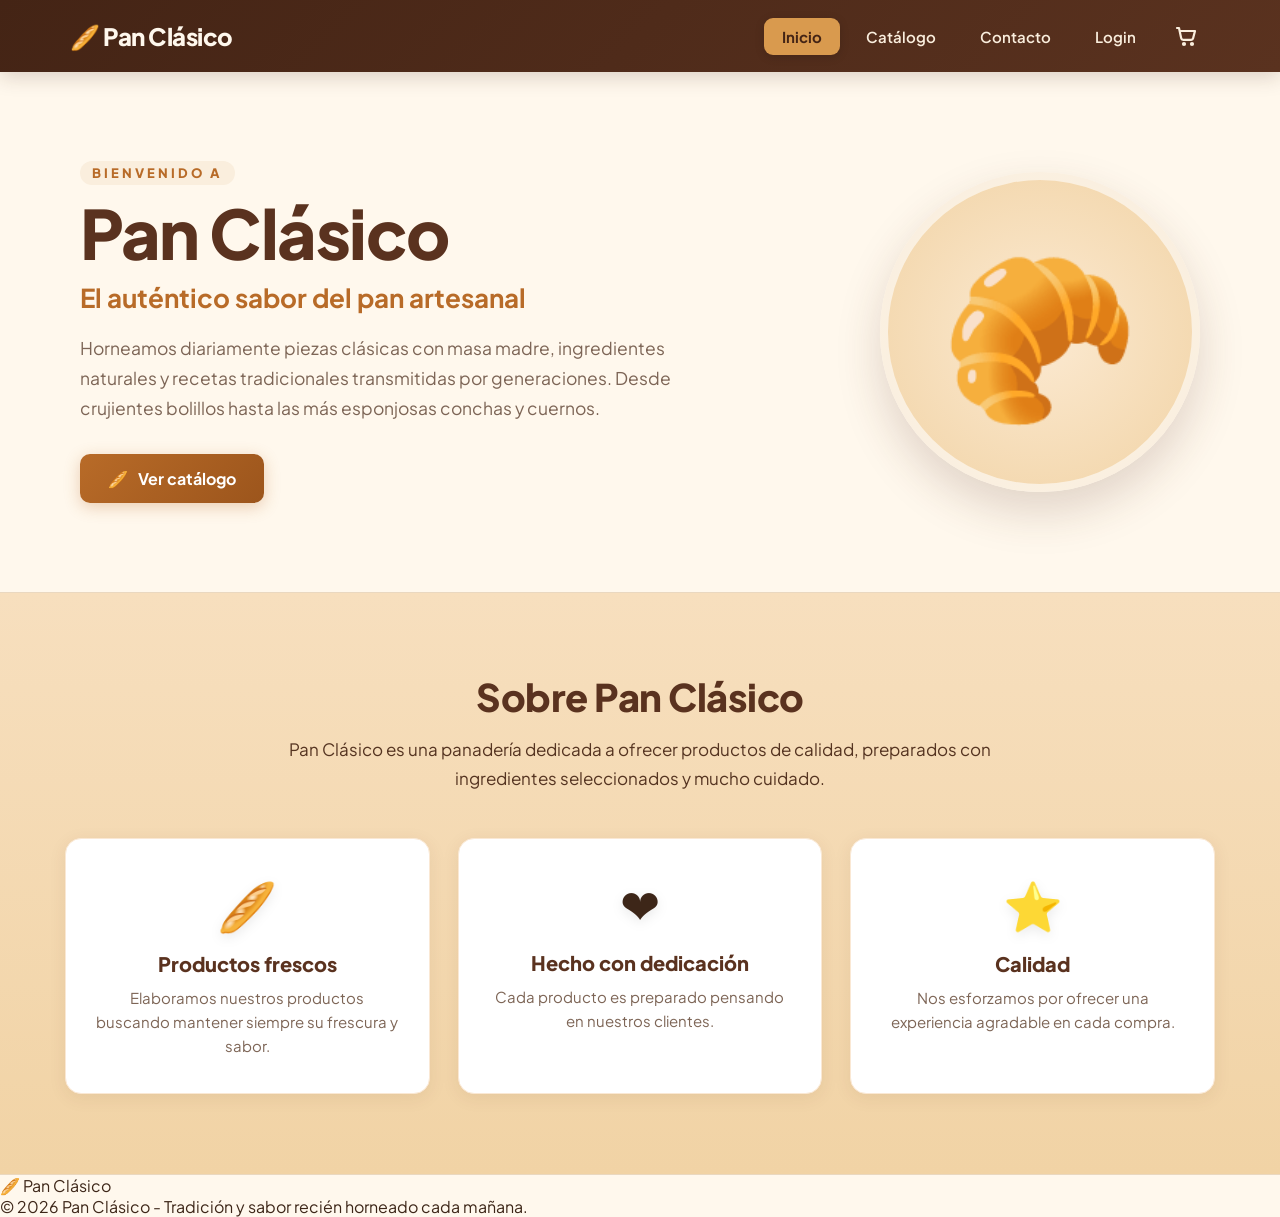
==== commit 983eb208: "6" ====
--- a/public/index.html
+++ b/public/index.html
@@ -3,29 +3,22 @@
 <head>
     <meta charset="UTF-8">
     <meta name="viewport" content="width=device-width, initial-scale=1.0">
+    <meta name="description" content="Pan Clásico - Panadería artesanal con recetas tradicionales.">
     <title>Pan Clásico | Panadería</title>
-
-    <!-- Conexión con el archivo CSS -->
     <link rel="stylesheet" href="css/styles.css">
 </head>
-
 <body>
 
-    <!-- ==================== NAVEGACIÓN ==================== -->
     <header>
         <nav class="navbar">
-
-            <div class="logo">
-                🥖 Pan Clásico
-            </div>
-
+            <div class="logo">🥖 Pan Clásico</div>
             <ul class="menu">
                 <li><a href="index.html" class="activo">Inicio</a></li>
                 <li><a href="catalogo.html">Catálogo</a></li>
                 <li><a href="contacto.html">Contacto</a></li>
                 <li><a href="login.html">Login</a></li>
                 <li>
-                    <a href="carrito.html" aria-label="Carrito de compras" class="nav-cart-link">
+                    <a href="carrito.html" class="nav-cart-link" aria-label="Carrito de compras">
                         <svg width="24" height="24" viewBox="0 0 24 24" fill="none" stroke="currentColor" stroke-width="2.2" stroke-linecap="round" stroke-linejoin="round" aria-hidden="true">
                             <path d="M3 4h2l2.2 10.2a2 2 0 0 0 2 1.6h7.9a2 2 0 0 0 2-1.6L21 7H6"/>
                             <circle cx="10" cy="20" r="1"/>
@@ -35,90 +28,50 @@
                     </a>
                 </li>
             </ul>
-
         </nav>
     </header>
 
-
-    <!-- ==================== CONTENIDO PRINCIPAL ==================== -->
     <main>
-
         <section class="hero">
-
             <div class="hero-text">
-
                 <span class="subtitulo">BIENVENIDO A</span>
-
                 <h1>Pan Clásico</h1>
-
                 <h2>El auténtico sabor del pan artesanal</h2>
-
                 <p>
                     Horneamos diariamente piezas clásicas con masa madre, ingredientes naturales y recetas tradicionales transmitidas por generaciones. Desde crujientes bolillos hasta las más esponjosas conchas y cuernos.
                 </p>
-
                 <a href="catalogo.html" class="boton">
                     <span>🥖</span> Ver catálogo
                 </a>
-
             </div>
-
-            <div class="hero-icon">
-                🥐
-            </div>
-
+            <div class="hero-icon">🥐</div>
         </section>
 
-
-        <!-- ==================== INFORMACIÓN ==================== -->
-
         <section class="informacion">
-
             <h2>Sobre Pan Clásico</h2>
-
             <p>
-                Pan Clásico es una panadería dedicada a ofrecer productos
-                de calidad, preparados con ingredientes seleccionados y
-                mucho cuidado.
+                Pan Clásico es una panadería dedicada a ofrecer productos de calidad, preparados con ingredientes seleccionados y mucho cuidado.
             </p>
-
             <div class="tarjetas">
-
                 <div class="tarjeta">
                     <span>🥖</span>
                     <h3>Productos frescos</h3>
-                    <p>
-                        Elaboramos nuestros productos buscando mantener
-                        siempre su frescura y sabor.
-                    </p>
+                    <p>Elaboramos nuestros productos buscando mantener siempre su frescura y sabor.</p>
                 </div>
-
                 <div class="tarjeta">
                     <span>❤️</span>
                     <h3>Hecho con dedicación</h3>
-                    <p>
-                        Cada producto es preparado pensando en nuestros
-                        clientes.
-                    </p>
+                    <p>Cada producto es preparado pensando en nuestros clientes.</p>
                 </div>
-
                 <div class="tarjeta">
                     <span>⭐</span>
                     <h3>Calidad</h3>
-                    <p>
-                        Nos esforzamos por ofrecer una experiencia
-                        agradable en cada compra.
-                    </p>
+                    <p>Nos esforzamos por ofrecer una experiencia agradable en cada compra.</p>
                 </div>
-
             </div>
-
         </section>
-
     </main>
 
-
-    <!-- ==================== PIE DE PÁGINA ==================== -->
     <footer>
         <div class="footer-content">
             <div class="footer-brand">🥖 Pan Clásico</div>
@@ -128,4 +81,4 @@
 
     <script src="js/badge.js"></script>
 </body>
-</html>+</html>
--- a/public/css/styles.css
+++ b/public/css/styles.css
@@ -680,8 +680,6 @@
 .fila-total {
     font-size: 18px;
     font-weight: 700;
-    color: #5a321f;
-}
 
 .total-destacado {
     font-size: 24px;
@@ -704,8 +702,6 @@
 .campo-grupo label {
     font-size: 13px;
     font-weight: 700;
-    color: #5a321f;
-}
 
 .campo-grupo input,
 .campo-grupo textarea {
@@ -757,8 +753,6 @@
     display: flex;
     flex-direction: column;
     font-size: 14px;
-    color: #5a321f;
-}
 
 .metodo-info small {
     font-size: 12px;
@@ -874,8 +868,6 @@
     display: flex;
     justify-content: space-between;
     margin-bottom: 6px;
-    color: #5a321f;
-}
 
 .ticket-separador {
     height: 1px;
@@ -1698,7 +1690,7 @@
 }
 
 /* =========================================================
-   PANTALLA DE LOGIN DE ADMINISTRADOR (LOGIN.HTML)
+   PANTALLA DE LOGIN
    ========================================================= */
 
 .login-body {
@@ -1777,8 +1769,6 @@
 .login-campo label {
     font-size: 13px;
     font-weight: bold;
-    color: #5a321f;
-}
 
 .login-input-wrap {
     position: relative;
@@ -1849,20 +1839,6 @@
     border: 1px solid #d4efdf;
 }
 
-.login-demo-box {
-    margin-top: 25px;
-    padding: 12px;
-    background: #fffdf9;
-    border: 1px dashed #ead8c0;
-    border-radius: 8px;
-    font-size: 12px;
-    color: #8c6e5a;
-    text-align: center;
-}
-
-.login-demo-box strong {
-    color: #5a321f;
-}
 
 .enlace-volver {
     display: inline-block;
@@ -1872,942 +1848,90 @@
     text-decoration: none;
     font-weight: bold;
 }
+.login-alerta-error {
+    background-color: #fdeeed;
+    color: #c0392b;
+    border: 1px solid #fadbd8;
+}
+
+.login-alerta-exito {
+    background-color: #eafaf1;
+    color: #27ae60;
+    border: 1px solid #d4efdf;
+}
+
+.enlace-volver {
+    display: inline-block;
+    margin-top: 20px;
+    color: #b86b28;
+    font-size: 14px;
+    text-decoration: none;
+    font-weight: bold;
+}
 
 .enlace-volver:hover {
     text-decoration: underline;
 }
 
-/* =========================================================
-   PANEL DE ADMINISTRACIÓN (ADMIN.HTML)
-   ========================================================= */
-
-:root {
-    --color-admin-primary: #5a321f;
-    --color-admin-accent: #b86b28;
-    --color-admin-accent-hover: #9c551c;
-    --color-admin-gold: #d99a4e;
-    --color-admin-bg: #f9f4ec;
-    --color-admin-card: #ffffff;
-    --color-admin-border: #ebd9c8;
-    --color-admin-text: #2f1e14;
-    --color-admin-muted: #7d6556;
-    --color-admin-success: #2e7d32;
-    --color-admin-danger: #c62828;
-    --color-admin-warning: #ef6c00;
-}
-
-body.admin-body {
-    background-color: var(--color-admin-bg);
-    color: var(--color-admin-text);
-    min-height: 100vh;
-    display: flex;
-    flex-direction: column;
-}
-
-/* Topbar de Admin */
-.admin-header {
-    background: linear-gradient(90deg, #442415 0%, #5a321f 60%, #6e3d25 100%);
-    color: #ffffff;
-    box-shadow: 0 4px 15px rgba(68, 36, 21, 0.2);
-    position: sticky;
-    top: 0;
-    z-index: 100;
-}
-
-.admin-nav {
-    max-width: 1400px;
-    margin: 0 auto;
-    padding: 14px 24px;
-    display: flex;
-    align-items: center;
-    justify-content: space-between;
-    gap: 16px;
-}
-
-.admin-brand {
-    display: flex;
-    align-items: center;
-    gap: 12px;
-    text-decoration: none;
-    color: #fff8ed;
-}
-
-.admin-brand .brand-icon {
-    font-size: 26px;
-}
-
-.admin-brand .brand-title {
-    font-size: 20px;
-    font-weight: 800;
-    letter-spacing: -0.5px;
-}
-
-.admin-brand .admin-tag {
-    background: #d99a4e;
-    color: #3e2213;
-    font-size: 11px;
-    font-weight: 800;
-    padding: 3px 8px;
-    border-radius: 6px;
-    text-transform: uppercase;
-    letter-spacing: 0.8px;
-}
-
-.admin-user-menu {
-    display: flex;
-    align-items: center;
-    gap: 14px;
-}
-
-.admin-user-badge {
-    display: flex;
-    align-items: center;
-    gap: 8px;
-    background: rgba(255, 255, 255, 0.12);
-    padding: 6px 14px;
-    border-radius: 30px;
-    font-size: 13.5px;
-    color: #faeedd;
-    border: 1px solid rgba(255, 255, 255, 0.18);
-}
-
-.admin-user-badge .user-avatar {
-    width: 26px;
-    height: 26px;
-    background: #d99a4e;
-    color: #442415;
-    border-radius: 50%;
-    display: inline-flex;
-    align-items: center;
-    justify-content: center;
-    font-weight: bold;
-    font-size: 12px;
-}
-
-.admin-topbar-btn {
-    background: transparent;
-    border: 1px solid rgba(255, 255, 255, 0.3);
-    color: #fff8ed;
-    padding: 7px 14px;
-    border-radius: 8px;
-    font-size: 13px;
-    font-weight: 600;
-    cursor: pointer;
-    text-decoration: none;
-    display: inline-flex;
-    align-items: center;
-    gap: 6px;
-    transition: all 0.2s ease;
-}
-
-.admin-topbar-btn:hover {
-    background: rgba(255, 255, 255, 0.15);
-    border-color: rgba(255, 255, 255, 0.5);
-    color: #ffffff;
-}
-
-.admin-topbar-btn.btn-logout {
-    background: #a83232;
-    border-color: #c64242;
-}
-
-.admin-topbar-btn.btn-logout:hover {
-    background: #c62828;
-    border-color: #ef5350;
-}
-
-/* Contenedor Principal */
-.admin-main {
-    max-width: 1400px;
-    width: 100%;
-    margin: 0 auto;
-    padding: 28px 24px 60px;
-    flex: 1;
-}
-
-/* Dashboard Overview KPI Cards */
-.stats-grid {
-    display: grid;
-    grid-template-columns: repeat(auto-fit, minmax(240px, 1fr));
-    gap: 20px;
-    margin-bottom: 30px;
-}
-
-.stat-card {
-    background: var(--color-admin-card);
-    border: 1px solid var(--color-admin-border);
-    border-radius: 14px;
-    padding: 20px 22px;
-    display: flex;
-    align-items: center;
-    justify-content: space-between;
-    box-shadow: 0 4px 14px rgba(90, 50, 31, 0.05);
-    transition: transform 0.2s ease, box-shadow 0.2s ease;
-}
-
-.stat-card:hover {
-    transform: translateY(-2px);
-    box-shadow: 0 8px 20px rgba(90, 50, 31, 0.08);
-}
-
-.stat-info .stat-label {
-    font-size: 12.5px;
-    font-weight: 700;
-    color: var(--color-admin-muted);
-    text-transform: uppercase;
-    letter-spacing: 0.8px;
-    margin-bottom: 6px;
-}
-
-.stat-info .stat-value {
-    font-size: 28px;
-    font-weight: 800;
-    color: var(--color-admin-primary);
-    line-height: 1.1;
-}
-
-.stat-info .stat-sub {
-    font-size: 12px;
-    color: var(--color-admin-muted);
-    margin-top: 4px;
-}
-
-.stat-icon {
-    width: 52px;
-    height: 52px;
-    border-radius: 12px;
-    display: flex;
-    align-items: center;
-    justify-content: center;
-    font-size: 26px;
-    background: #faeedd;
-    color: var(--color-admin-accent);
-}
-
-.stat-card.stat-ventas .stat-icon {
-    background: #e8f5e9;
-    color: #2e7d32;
-}
-
-.stat-card.stat-pedidos .stat-icon {
-    background: #e3f2fd;
-    color: #1565c0;
-}
-
-.stat-card.stat-mensajes .stat-icon {
-    background: #fff3e0;
-    color: #ef6c00;
-}
-
-/* Pestañas (Tabs) */
-.admin-tabs {
-    display: flex;
-    align-items: center;
-    gap: 10px;
-    border-bottom: 2px solid var(--color-admin-border);
-    margin-bottom: 25px;
-    padding-bottom: 2px;
-    overflow-x: auto;
-}
-
-.admin-tab-btn {
-    background: none;
-    border: none;
-    font-family: inherit;
-    font-size: 15px;
-    font-weight: 700;
-    color: var(--color-admin-muted);
-    padding: 12px 20px;
-    border-radius: 10px 10px 0 0;
-    cursor: pointer;
-    display: inline-flex;
-    align-items: center;
-    gap: 9px;
-    position: relative;
-    transition: all 0.2s ease;
-    white-space: nowrap;
-}
-
-.admin-tab-btn:hover {
-    color: var(--color-admin-primary);
-    background: rgba(217, 154, 78, 0.1);
-}
-
-.admin-tab-btn.active {
-    color: var(--color-admin-primary);
-    background: #ffffff;
-    border: 1px solid var(--color-admin-border);
-    border-bottom-color: #ffffff;
-    margin-bottom: -3px;
-    box-shadow: 0 -3px 10px rgba(90, 50, 31, 0.04);
-}
-
-.admin-tab-btn .tab-badge {
-    background: #e8dbce;
-    color: var(--color-admin-primary);
-    font-size: 11px;
-    font-weight: 800;
-    padding: 2px 7px;
-    border-radius: 20px;
-}
-
-.admin-tab-btn.active .tab-badge {
-    background: var(--color-admin-accent);
-    color: #ffffff;
-}
-
-/* Secciones de Contenido */
-.admin-tab-content {
-    display: none;
-}
-
-.admin-tab-content.active {
-    display: block;
-    animation: fadeIn 0.25s ease-in-out;
-}
-
-/* Paneles y Tarjetas */
-.admin-panel {
-    background: var(--color-admin-card);
-    border: 1px solid var(--color-admin-border);
-    border-radius: 16px;
-    padding: 24px;
-    box-shadow: 0 4px 18px rgba(90, 50, 31, 0.04);
-}
-
-.panel-header {
-    display: flex;
-    align-items: center;
-    justify-content: space-between;
-    flex-wrap: wrap;
-    gap: 16px;
-    margin-bottom: 22px;
-}
-
-.panel-header-title h2 {
-    font-size: 21px;
-    font-weight: 800;
-    color: var(--color-admin-primary);
-    margin-bottom: 4px;
-}
-
-.panel-header-title p {
-    font-size: 13.5px;
-    color: var(--color-admin-muted);
-}
-
-.panel-actions {
-    display: flex;
-    align-items: center;
-    gap: 10px;
-    flex-wrap: wrap;
-}
-
-/* Filtros y Buscadores */
-.search-box {
-    position: relative;
-    display: flex;
-    align-items: center;
-}
-
-.search-box input {
-    background: #fff8ed;
-    border: 1px solid var(--color-admin-border);
-    border-radius: 10px;
-    padding: 9px 14px 9px 36px;
-    font-size: 13.5px;
-    color: var(--color-admin-text);
-    min-width: 250px;
-    outline: none;
-    transition: all 0.2s ease;
-}
-
-.search-box input:focus {
-    background: #ffffff;
-    border-color: var(--color-admin-accent);
-    box-shadow: 0 0 0 3px rgba(184, 107, 40, 0.15);
-}
-
-.search-box .search-icon {
-    position: absolute;
-    left: 12px;
-    font-size: 14px;
-    color: var(--color-admin-muted);
-    pointer-events: none;
-}
-
-.select-filter {
-    background: #fff8ed;
-    border: 1px solid var(--color-admin-border);
-    border-radius: 10px;
-    padding: 9px 14px;
-    font-size: 13.5px;
-    color: var(--color-admin-text);
-    outline: none;
-    cursor: pointer;
-    transition: all 0.2s ease;
-}
-
-.select-filter:focus {
-    background: #ffffff;
-    border-color: var(--color-admin-accent);
-}
-
-/* Botones de Admin */
-.btn-admin {
-    font-family: inherit;
-    display: inline-flex;
-    align-items: center;
-    justify-content: center;
-    gap: 8px;
-    padding: 9px 18px;
-    font-size: 14px;
-    font-weight: 700;
-    border-radius: 10px;
-    border: none;
-    cursor: pointer;
-    transition: all 0.2s ease;
-    text-decoration: none;
-}
-
-.btn-admin-primary {
-    background: var(--color-admin-accent);
-    color: #ffffff;
-    box-shadow: 0 4px 12px rgba(184, 107, 40, 0.25);
-}
-
-.btn-admin-primary:hover {
-    background: var(--color-admin-accent-hover);
-    transform: translateY(-1px);
-}
-
-.btn-admin-secondary {
-    background: #faeedd;
-    color: var(--color-admin-primary);
-    border: 1px solid var(--color-admin-border);
-}
-
-.btn-admin-secondary:hover {
-    background: #f2dec5;
-}
-
-.btn-admin-danger {
-    background: #ffebee;
-    color: #c62828;
-    border: 1px solid #ffcdd2;
-}
-
-.btn-admin-danger:hover {
-    background: #c62828;
-    color: #ffffff;
-}
-
-/* Tablas Admin */
-.table-responsive {
-    width: 100%;
-    overflow-x: auto;
-    border-radius: 12px;
-    border: 1px solid var(--color-admin-border);
-}
-
-.admin-table {
-    width: 100%;
-    border-collapse: collapse;
-    font-size: 13.5px;
-    text-align: left;
-    background: #ffffff;
-}
-
-.admin-table th {
-    background: #faeedd;
-    color: var(--color-admin-primary);
-    font-weight: 800;
-    padding: 13px 16px;
-    border-bottom: 2px solid var(--color-admin-border);
-    white-space: nowrap;
-}
-
-.admin-table td {
-    padding: 13px 16px;
-    border-bottom: 1px solid #f2e6d8;
-    vertical-align: middle;
-    color: var(--color-admin-text);
-}
-
-.admin-table tr:last-child td {
-    border-bottom: none;
-}
-
-.admin-table tbody tr:hover {
-    background-color: #fffaf2;
-}
-
-/* Celdas especiales de tabla */
-.prod-cell {
-    display: flex;
-    align-items: center;
-    gap: 12px;
-}
-
-.prod-thumbnail {
-    width: 44px;
-    height: 44px;
-    border-radius: 8px;
-    object-fit: cover;
-    background: #f4eae0;
-    border: 1px solid var(--color-admin-border);
-    display: flex;
-    align-items: center;
-    justify-content: center;
-    font-size: 20px;
-    overflow: hidden;
-    flex-shrink: 0;
-}
-
-.prod-thumbnail img {
-    width: 100%;
-    height: 100%;
-    object-fit: cover;
-}
-
-.prod-info-name {
-    font-weight: 700;
-    color: var(--color-admin-primary);
-    margin-bottom: 2px;
-}
-
-.prod-info-desc {
-    font-size: 12px;
-    color: var(--color-admin-muted);
-    max-width: 240px;
-    overflow: hidden;
-    text-overflow: ellipsis;
-    white-space: nowrap;
-}
-
-/* Badges de estado */
-.badge-status {
-    display: inline-flex;
-    align-items: center;
-    gap: 5px;
-    font-size: 11.5px;
-    font-weight: 700;
-    padding: 4px 10px;
-    border-radius: 20px;
-    white-space: nowrap;
-}
-
-.badge-active {
-    background: #e8f5e9;
-    color: #2e7d32;
-}
-
-.badge-inactive {
-    background: #f5f5f5;
-    color: #757575;
-}
-
-.badge-low-stock {
-    background: #fff3e0;
-    color: #e65100;
-    font-weight: 800;
-}
-
-.badge-out-stock {
-    background: #ffebee;
-    color: #c62828;
-    font-weight: 800;
-}
-
-.badge-pill-category {
-    background: #faeedd;
-    color: var(--color-admin-primary);
-    padding: 3px 9px;
-    border-radius: 6px;
-    font-size: 11.5px;
-    font-weight: 700;
-    text-transform: capitalize;
-}
-
-.badge-payment {
-    background: #e0f2fe;
-    color: #0369a1;
-    padding: 4px 9px;
-    border-radius: 6px;
-    font-size: 11.5px;
-    font-weight: 700;
-    text-transform: capitalize;
-}
-
-/* Botones de acción en tabla */
-.action-buttons {
-    display: flex;
-    align-items: center;
-    gap: 6px;
-}
-
-.btn-table-action {
-    background: #f4eae0;
-    border: 1px solid var(--color-admin-border);
-    color: var(--color-admin-primary);
-    width: 32px;
-    height: 32px;
-    border-radius: 7px;
-    display: inline-flex;
-    align-items: center;
-    justify-content: center;
-    cursor: pointer;
-    font-size: 14px;
-    transition: all 0.15s ease;
-}
-
-.btn-table-action:hover {
-    background: var(--color-admin-accent);
-    border-color: var(--color-admin-accent);
-    color: #ffffff;
-}
-
-.btn-table-action.delete:hover {
-    background: #c62828;
-    border-color: #c62828;
-    color: #ffffff;
-}
-
-/* Empty states */
-.empty-state {
-    text-align: center;
-    padding: 48px 20px;
-    color: var(--color-admin-muted);
-}
-
-.empty-state .empty-icon {
-    font-size: 44px;
-    margin-bottom: 12px;
-    opacity: 0.8;
-}
-
-.empty-state h3 {
-    font-size: 17px;
-    color: var(--color-admin-primary);
-    margin-bottom: 6px;
-}
-
-.empty-state p {
-    font-size: 13.5px;
-}
-
-/* Modales Admin */
-.modal-overlay {
-    position: fixed;
-    top: 0;
-    left: 0;
-    right: 0;
-    bottom: 0;
-    background: rgba(30, 16, 10, 0.6);
-    backdrop-filter: blur(3px);
-    z-index: 1000;
-    display: none;
-    align-items: center;
-    justify-content: center;
-    padding: 20px;
-}
-
-.modal-overlay.active {
-    display: flex;
-}
-
-.modal-card {
-    background: #ffffff;
-    width: 100%;
-    max-width: 640px;
-    border-radius: 18px;
-    box-shadow: 0 20px 40px rgba(0, 0, 0, 0.25);
-    border: 1px solid var(--color-admin-border);
-    max-height: 90vh;
-    display: flex;
-    flex-direction: column;
-    overflow: hidden;
-    animation: modalPop 0.2s ease-out;
-}
-
-.modal-card.modal-lg {
-    max-width: 820px;
-}
-
-.modal-card.modal-sm {
-    max-width: 440px;
-}
-
-.modal-header {
-    padding: 18px 24px;
-    background: #faeedd;
-    border-bottom: 1px solid var(--color-admin-border);
-    display: flex;
-    align-items: center;
-    justify-content: space-between;
-}
-
-.modal-header h3 {
-    font-size: 18px;
-    font-weight: 800;
-    color: var(--color-admin-primary);
-    display: flex;
-    align-items: center;
-    gap: 9px;
-}
-
-.modal-close-btn {
-    background: transparent;
-    border: none;
-    font-size: 20px;
-    color: var(--color-admin-muted);
-    cursor: pointer;
-    width: 32px;
-    height: 32px;
-    border-radius: 50%;
-    display: flex;
-    align-items: center;
-    justify-content: center;
-    transition: all 0.2s ease;
-}
-
-.modal-close-btn:hover {
-    background: rgba(90, 50, 31, 0.1);
-    color: var(--color-admin-primary);
-}
-
-.modal-body {
-    padding: 24px;
-    overflow-y: auto;
-    flex: 1;
-}
-
-.modal-footer {
-    padding: 16px 24px;
-    background: #fdfaf6;
-    border-top: 1px solid var(--color-admin-border);
-    display: flex;
-    align-items: center;
-    justify-content: flex-end;
-    gap: 12px;
-}
-
-/* Formularios en modal */
-.form-grid {
-    display: grid;
-    grid-template-columns: 1fr 1fr;
-    gap: 16px;
-}
-
-.form-grid.col-full {
-    grid-column: span 2;
-}
-
-.form-group {
-    margin-bottom: 14px;
-}
-
-.form-group label {
-    display: block;
-    font-size: 13px;
-    font-weight: 700;
-    color: var(--color-admin-primary);
-    margin-bottom: 6px;
-}
-
-.form-group label span.req {
-    color: #c62828;
-}
-
-.form-control {
-    width: 100%;
-    padding: 10px 14px;
-    border: 1px solid var(--color-admin-border);
-    border-radius: 9px;
-    font-family: inherit;
-    font-size: 14px;
-    color: var(--color-admin-text);
-    background: #ffffff;
-    outline: none;
-    transition: all 0.2s ease;
-}
-
-.form-control:focus {
-    border-color: var(--color-admin-accent);
-    box-shadow: 0 0 0 3px rgba(184, 107, 40, 0.15);
-}
-
-textarea.form-control {
-    resize: vertical;
-    min-height: 80px;
-}
-
-.form-check {
-    display: flex;
-    align-items: center;
-    gap: 10px;
-    padding: 8px 0;
-    cursor: pointer;
-}
-
-.form-check input[type="checkbox"] {
-    width: 18px;
-    height: 18px;
-    accent-color: var(--color-admin-accent);
-    cursor: pointer;
-}
-
-.form-check label {
-    margin-bottom: 0;
-    font-size: 13.5px;
-    font-weight: 600;
-    cursor: pointer;
-}
-
-.image-preview-box {
-    display: flex;
-    align-items: center;
-    gap: 14px;
-    margin-top: 6px;
-    padding: 10px;
-    background: #faeedd;
-    border-radius: 10px;
-    border: 1px dashed var(--color-admin-border);
-}
-
-.preview-img-container {
-    width: 56px;
-    height: 56px;
-    border-radius: 8px;
-    background: #ffffff;
-    display: flex;
-    align-items: center;
-    justify-content: center;
-    font-size: 26px;
-    border: 1px solid var(--color-admin-border);
-    overflow: hidden;
-    flex-shrink: 0;
-}
-
-.preview-img-container img {
-    width: 100%;
-    height: 100%;
-    object-fit: cover;
-}
-
-/* Detalle de Pedido (Estilos del Modal) */
-.order-summary-box {
-    background: #fff8ed;
-    border: 1px solid var(--color-admin-border);
-    border-radius: 12px;
-    padding: 16px 20px;
-    margin-bottom: 20px;
-    display: grid;
-    grid-template-columns: repeat(auto-fit, minmax(200px, 1fr));
-    gap: 14px;
-}
-
-.order-summary-item .label {
-    font-size: 11.5px;
-    font-weight: 700;
-    color: var(--color-admin-muted);
-    text-transform: uppercase;
-    margin-bottom: 3px;
-}
-
-.order-summary-item .val {
-    font-size: 14.5px;
-    font-weight: 700;
-    color: var(--color-admin-primary);
-}
-
-/* Mensajes de Bandeja (Card view) */
-.messages-list {
-    display: flex;
-    flex-direction: column;
-    gap: 14px;
-}
-
-.message-card {
-    background: #ffffff;
-    border: 1px solid var(--color-admin-border);
-    border-radius: 12px;
-    padding: 18px 20px;
-    box-shadow: 0 2px 8px rgba(90, 50, 31, 0.03);
-    display: flex;
-    flex-direction: column;
-    gap: 10px;
-    transition: all 0.2s ease;
-}
-
-.message-card:hover {
-    border-color: var(--color-admin-accent);
-    box-shadow: 0 4px 14px rgba(90, 50, 31, 0.08);
-}
-
-.message-top {
-    display: flex;
-    align-items: center;
-    justify-content: space-between;
-    flex-wrap: wrap;
-    gap: 8px;
-}
-
-.message-sender {
-    display: flex;
-    align-items: center;
-    gap: 10px;
-}
-
-.message-avatar {
-    width: 36px;
-    height: 36px;
-    border-radius: 50%;
-    background: #faeedd;
-    color: var(--color-admin-primary);
-    font-weight: 800;
-    display: flex;
-    align-items: center;
-    justify-content: center;
-    font-size: 14px;
-}
-
-.message-sender-name {
-    font-weight: 800;
-    font-size: 15px;
-    color: var(--color-admin-primary);
-}
-
-.message-sender-email {
-    font-size: 13px;
-    color: var(--color-admin-accent);
-    text-decoration: none;
-}
-
-.message-sender-email:hover {
-    text-decoration: underline;
-}
-
-.message-date {
-    font-size: 12px;
-    color: var(--color-admin-muted);
-    background: #faeedd;
-    padding: 4px 10px;
-    border-radius: 20px;
-}
-
-.message-text {
-    font-size: 14px;
-    line-height: 1.5;
-    color: var(--color-admin-text);
-    background: #fdfaf6;
-    padding: 12px 16px;
-    border-radius: 9px;
-    border-left: 3px solid var(--color-admin-accent);
-}
-
-.message-actions {
-    display: flex;
-    justify-content: flex-end;
-    gap: 10px;
-}+/* ========================================
+   RESPONSIVE (PÚBLICO)
+======================================== */
+
+@media (max-width: 900px) {
+    .navbar {
+        flex-direction: column;
+        gap: 12px;
+        padding: 14px 20px;
+    }
+
+    .menu {
+        flex-wrap: wrap;
+        justify-content: center;
+        gap: 6px;
+    }
+
+    .hero {
+        flex-direction: column;
+        text-align: center;
+        padding: 50px 24px;
+        min-height: auto;
+    }
+
+    .hero h1 {
+        font-size: 42px;
+    }
+
+    .hero-icon {
+        width: 220px;
+        height: 220px;
+        font-size: 110px;
+    }
+
+    .tarjetas {
+        grid-template-columns: 1fr;
+    }
+
+    .carrito-contenedor-grid {
+        grid-template-columns: 1fr;
+    }
+
+    .carrito-tabla-header,
+    .carrito-item {
+        grid-template-columns: 2fr 1fr 1fr 40px;
+    }
+
+    .carrito-tabla-header .col-precio,
+    .carrito-item .cart-item-precio {
+        display: none;
+    }
+}
+
+@media (max-width: 600px) {
+    .hero h1 {
+        font-size: 34px;
+    }
+
+    .login-card {
+        padding: 28px 22px;
+    }
+}
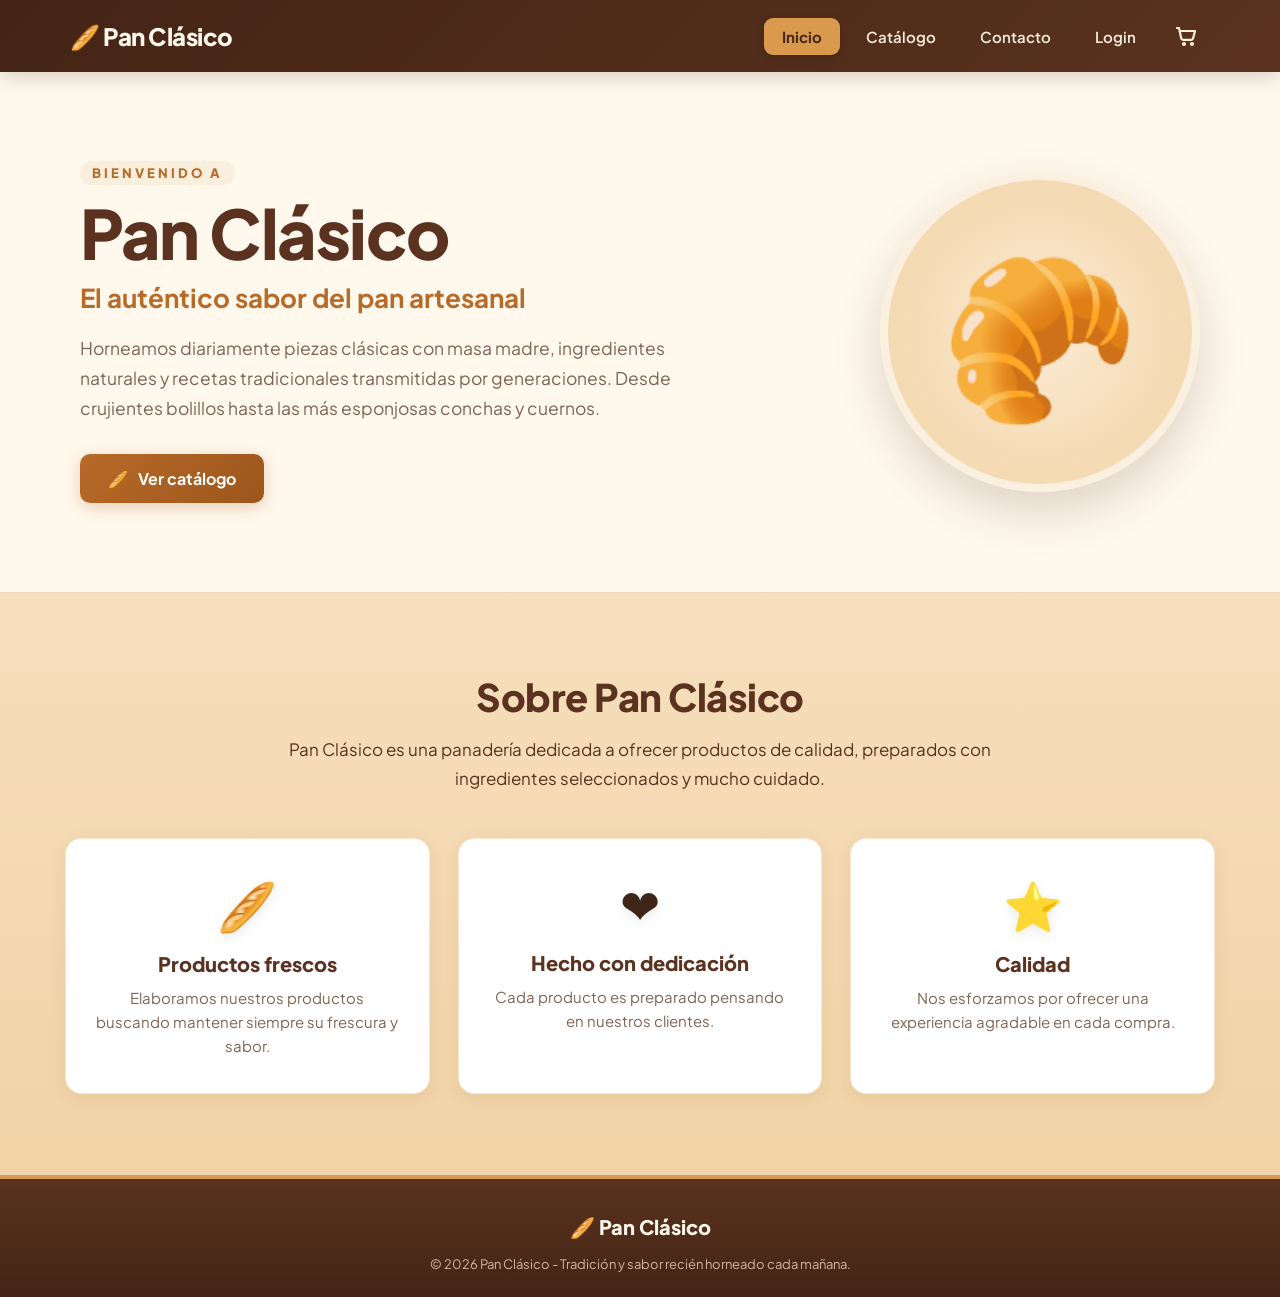
==== commit fee48f4c: "." ====
--- a/public/index.html
+++ b/public/index.html
@@ -79,6 +79,7 @@
         </div>
     </footer>
 
-    <script src="js/badge.js"></script>
+<script src="js/utils.js"></script>
+<script src="js/badge.js"></script>
 </body>
 </html>
--- a/public/css/styles.css
+++ b/public/css/styles.css
@@ -74,8 +74,6 @@
     padding: 16px 30px;
 }
 
-/* LOGO */
-
 .logo {
     color: #fff8ed;
     font-size: 24px;
@@ -91,8 +89,6 @@
 .logo:hover {
     transform: scale(1.02);
 }
-
-/* MENÚ */
 
 .menu {
     list-style: none;
@@ -126,7 +122,6 @@
     box-shadow: 0 2px 10px rgba(0, 0, 0, 0.15);
 }
 
-/* Enlace e icono del Carrito con Badge */
 .nav-cart-link,
 .menu li a[href*="carrito.html"] {
     position: relative;
@@ -167,7 +162,6 @@
     pointer-events: none;
 }
 
-
 /* ========================================
    PÁGINA DE INICIO (HERO)
 ======================================== */
@@ -183,8 +177,6 @@
     gap: 40px;
     position: relative;
 }
-
-/* TEXTO PRINCIPAL */
 
 .hero-text {
     max-width: 620px;
@@ -225,8 +217,6 @@
     color: var(--color-text-muted);
     margin-bottom: 30px;
 }
-
-/* ICONO DECORATIVO CON ANIMACIÓN FLOTANTE */
 
 .hero-icon {
     font-size: 160px;
@@ -312,8 +302,6 @@
     color: #553421;
 }
 
-/* TARJETAS */
-
 .tarjetas {
     max-width: 1150px;
     margin: 45px auto 0;
@@ -358,27 +346,21 @@
     color: var(--color-text-muted);
 }
 
-
 /* ========================================
    PÁGINAS INTERNAS
 ======================================== */
 
 .pagina {
     min-height: 650px;
-
     max-width: 1100px;
-
     margin: auto;
-
     padding: 70px 30px;
-
     text-align: center;
 }
 
 .pagina h1 {
     font-size: 42px;
     color: #5a321f;
-
     margin-bottom: 15px;
 }
 
@@ -386,9 +368,8 @@
     font-size: 18px;
 }
 
-
 /* ========================================
-   CARRITO Y CHECKOUT (PASOS 7 Y 8)
+   CARRITO Y CHECKOUT
 ======================================== */
 
 .pagina-carrito {
@@ -415,7 +396,6 @@
     margin: auto;
 }
 
-/* Grilla de 2 columnas */
 .carrito-contenedor-grid {
     display: grid;
     grid-template-columns: 1.55fr 1fr;
@@ -423,7 +403,6 @@
     align-items: flex-start;
 }
 
-/* Columna de Productos */
 .carrito-caja {
     background-color: #ffffff;
     border-radius: 14px;
@@ -432,7 +411,6 @@
     padding: 24px;
 }
 
-/* Carrito Vacío */
 .carrito-vacio {
     text-align: center;
     padding: 50px 20px;
@@ -461,7 +439,6 @@
     padding: 12px 28px;
 }
 
-/* Encabezado de la tabla */
 .carrito-tabla-header {
     display: grid;
     grid-template-columns: 2fr 1fr 1.2fr 1fr 40px;
@@ -478,7 +455,6 @@
 .col-derecha { text-align: right; }
 .col-accion { text-align: center; }
 
-/* Items del carrito */
 .carrito-lista {
     display: flex;
     flex-direction: column;
@@ -544,7 +520,6 @@
     font-size: 16px;
 }
 
-/* Control de Cantidad (+ / -) */
 .cantidad-control {
     display: inline-flex;
     align-items: center;
@@ -595,7 +570,6 @@
     transform: scale(1.15);
 }
 
-/* Pie del carrito */
 .carrito-acciones-pie {
     display: flex;
     justify-content: space-between;
@@ -629,7 +603,6 @@
     text-decoration: underline;
 }
 
-/* Columna de Checkout */
 .checkout-card {
     background: #ffffff;
     border-radius: 14px;
@@ -680,13 +653,13 @@
 .fila-total {
     font-size: 18px;
     font-weight: 700;
+}
 
 .total-destacado {
     font-size: 24px;
     color: #b86b28;
 }
 
-/* Formulario */
 .form-checkout {
     display: flex;
     flex-direction: column;
@@ -702,6 +675,7 @@
 .campo-grupo label {
     font-size: 13px;
     font-weight: 700;
+}
 
 .campo-grupo input,
 .campo-grupo textarea {
@@ -720,7 +694,6 @@
     border-color: #b86b28;
 }
 
-/* Opciones de Método de Pago */
 .metodos-pago-opciones {
     display: flex;
     flex-direction: column;
@@ -753,13 +726,13 @@
     display: flex;
     flex-direction: column;
     font-size: 14px;
+}
 
 .metodo-info small {
     font-size: 12px;
     color: #8c6e5a;
 }
 
-/* Bloque datos de tarjeta */
 .datos-tarjeta-box {
     background: #fff8ed;
     border: 2px dashed #ead8c0;
@@ -777,7 +750,6 @@
     gap: 10px;
 }
 
-/* Botón Final */
 .btn-confirmar-compra {
     width: 100%;
     padding: 14px;
@@ -793,7 +765,7 @@
     margin-top: 5px;
 }
 
-/* Modal del Ticket */
+/* Modal del ticket */
 .modal-overlay {
     position: fixed;
     top: 0;
@@ -868,6 +840,7 @@
     display: flex;
     justify-content: space-between;
     margin-bottom: 6px;
+}
 
 .ticket-separador {
     height: 1px;
@@ -927,80 +900,36 @@
     background: #d9bf9e;
 }
 
-/* Responsividad para Carrito */
-@media (max-width: 900px) {
-    .carrito-contenedor-grid {
-        grid-template-columns: 1fr;
-    }
-
-    .carrito-tabla-header {
-        display: none;
-    }
-
-    .carrito-item {
-        grid-template-columns: 1fr auto;
-        grid-template-areas:
-            "info accion"
-            "precio subtotal"
-            "cant cant";
-        gap: 10px;
-        padding: 14px 0;
-    }
-
-    .cart-item-info { grid-area: info; }
-    .cart-item-accion { grid-area: accion; }
-    .cart-item-precio { grid-area: precio; text-align: left; }
-    .cart-item-subtotal { grid-area: subtotal; text-align: right; }
-    .cart-item-cantidad { grid-area: cant; text-align: left; }
-}
-
-
 /* ========================================
    CONTACTO
 ======================================== */
 
 .contacto {
     max-width: 1100px;
-
     min-height: 650px;
-
     margin: auto;
-
     padding: 70px 30px;
-
     display: grid;
-
     grid-template-columns: 1fr 1fr;
-
     gap: 60px;
-
-    align-items: center;
-}
-
-
-/* INFORMACIÓN */
+    align-items: center;
+}
 
 .contacto-info h1 {
     font-size: 48px;
-
     color: #5a321f;
-
     margin-bottom: 20px;
 }
 
 .contacto-info > p {
     line-height: 1.7;
-
     margin-bottom: 30px;
 }
 
 .dato {
     display: flex;
-
-    align-items: center;
-
+    align-items: center;
     gap: 15px;
-
     margin: 20px 0;
 }
 
@@ -1008,49 +937,32 @@
     font-size: 28px;
 }
 
-
-/* ========================================
-   FORMULARIO
-======================================== */
-
 .formulario {
     background-color: white;
-
     padding: 35px;
-
     border-radius: 15px;
-
     box-shadow: 0 10px 30px rgba(0, 0, 0, 0.12);
 }
 
 .formulario form {
     display: flex;
-
     flex-direction: column;
-
     gap: 10px;
 }
 
 .formulario label {
     font-weight: bold;
-
     margin-top: 10px;
 }
 
 .formulario input,
 .formulario textarea {
     width: 100%;
-
     padding: 13px;
-
     border: 2px solid #ead8c0;
-
     border-radius: 8px;
-
     font-size: 15px;
-
     font-family: Arial, Helvetica, sans-serif;
-
     outline: none;
 }
 
@@ -1067,9 +979,8 @@
     margin-top: 15px;
 }
 
-
 /* ========================================
-   CATÁLOGO DE PRODUCTOS (PASOS 5 Y 6)
+   CATÁLOGO DE PRODUCTOS
 ======================================== */
 
 .catalogo-pagina {
@@ -1097,7 +1008,6 @@
     line-height: 1.7;
 }
 
-/* Buscador */
 .catalogo-toolbar {
     margin: 0 auto 22px;
     max-width: 620px;
@@ -1165,7 +1075,6 @@
     color: white;
 }
 
-/* Mensaje y Spinner de Carga */
 .mensaje-carga-box {
     margin: 46px auto;
     display: flex;
@@ -1192,7 +1101,6 @@
     100% { transform: rotate(360deg); }
 }
 
-/* Filtros de Categoría */
 .catalogo-filtros {
     display: flex;
     justify-content: center;
@@ -1228,7 +1136,6 @@
     box-shadow: 0 3px 9px rgba(90, 50, 31, 0.2);
 }
 
-/* Grilla de Productos */
 .productos-grid {
     display: grid;
     grid-template-columns: repeat(auto-fill, minmax(min(100%, 260px), 1fr));
@@ -1236,7 +1143,6 @@
     text-align: left;
 }
 
-/* Tarjeta Individual */
 .producto-card {
     background-color: var(--color-cream-light);
     border-radius: 16px;
@@ -1360,7 +1266,6 @@
     background-color: #fdeeed;
 }
 
-/* Botón agregar */
 .btn-agregar-carrito {
     width: 100%;
     min-height: 48px;
@@ -1401,7 +1306,6 @@
     opacity: 0.82;
 }
 
-/* Mensajes Vacío y Error */
 .catalogo-vacio,
 .catalogo-error {
     grid-column: 1 / -1;
@@ -1443,59 +1347,6 @@
     outline-offset: 3px;
 }
 
-@media (max-width: 600px) {
-    .catalogo-pagina {
-        padding: 40px 18px 52px;
-    }
-
-    .catalogo-header {
-        margin-bottom: 26px;
-    }
-
-    .catalogo-header h1 {
-        letter-spacing: -0.6px;
-    }
-
-    .catalogo-subtitulo {
-        font-size: 15px;
-    }
-
-    .catalogo-toolbar {
-        margin-bottom: 18px;
-    }
-
-    .buscador-box {
-        min-height: 50px;
-        padding-left: 14px;
-    }
-
-    .buscador-box input {
-        font-size: 14px;
-    }
-
-    .catalogo-filtros {
-        justify-content: flex-start;
-        flex-wrap: nowrap;
-        overflow-x: auto;
-        padding: 2px 2px 10px;
-        margin-bottom: 22px;
-        scrollbar-width: thin;
-    }
-
-    .filtro-btn {
-        flex: 0 0 auto;
-    }
-
-    .productos-grid {
-        grid-template-columns: 1fr;
-        gap: 18px;
-    }
-
-    .producto-img-wrap {
-        height: 220px;
-    }
-}
-
 @media (prefers-reduced-motion: reduce) {
     .producto-card,
     .producto-img,
@@ -1505,7 +1356,10 @@
     }
 }
 
-/* Notificaciones Toast */
+/* ========================================
+   NOTIFICACIONES (TOAST)
+======================================== */
+
 .toast-container {
     position: fixed;
     bottom: 24px;
@@ -1561,7 +1415,6 @@
     line-height: 1.4;
 }
 
-
 /* ========================================
    PIE DE PÁGINA
 ======================================== */
@@ -1622,76 +1475,8 @@
 }
 
 /* ========================================
-   DISEÑO PARA CELULARES
+   PANTALLA DE LOGIN Y REGISTRO
 ======================================== */
-
-@media (max-width: 768px) {
-
-    .navbar {
-        flex-direction: column;
-        gap: 14px;
-        padding: 16px 20px;
-    }
-
-    .menu {
-        flex-wrap: wrap;
-        justify-content: center;
-        gap: 6px;
-    }
-
-    .menu li a {
-        padding: 7px 13px;
-        font-size: 14px;
-    }
-
-    .hero {
-        flex-direction: column;
-        text-align: center;
-        padding: 50px 20px;
-        gap: 35px;
-    }
-
-    .hero-text {
-        max-width: 100%;
-    }
-
-    .hero h1 {
-        font-size: 46px;
-    }
-
-    .hero h2 {
-        font-size: 22px;
-    }
-
-    .hero-icon {
-        width: 220px;
-        height: 220px;
-        font-size: 110px;
-    }
-
-    .tarjetas {
-        grid-template-columns: 1fr;
-        gap: 20px;
-    }
-
-    .contacto {
-        grid-template-columns: 1fr;
-        gap: 30px;
-        padding: 40px 20px;
-    }
-
-    .toast-container {
-        left: 20px;
-        right: 20px;
-        bottom: 20px;
-        max-width: none;
-    }
-
-}
-
-/* =========================================================
-   PANTALLA DE LOGIN
-   ========================================================= */
 
 .login-body {
     min-height: 100vh;
@@ -1769,6 +1554,7 @@
 .login-campo label {
     font-size: 13px;
     font-weight: bold;
+}
 
 .login-input-wrap {
     position: relative;
@@ -1839,7 +1625,6 @@
     border: 1px solid #d4efdf;
 }
 
-
 .enlace-volver {
     display: inline-block;
     margin-top: 20px;
@@ -1848,33 +1633,31 @@
     text-decoration: none;
     font-weight: bold;
 }
-.login-alerta-error {
-    background-color: #fdeeed;
-    color: #c0392b;
-    border: 1px solid #fadbd8;
-}
-
-.login-alerta-exito {
-    background-color: #eafaf1;
-    color: #27ae60;
-    border: 1px solid #d4efdf;
-}
-
-.enlace-volver {
-    display: inline-block;
-    margin-top: 20px;
-    color: #b86b28;
-    font-size: 14px;
-    text-decoration: none;
-    font-weight: bold;
-}
 
 .enlace-volver:hover {
     text-decoration: underline;
 }
+.login-form[hidden] {
+    display: none;
+}
+
+.login-campo input.input-codigo {
+    text-align: center;
+    font-size: 26px;
+    font-weight: 800;
+    letter-spacing: 10px;
+    color: #5a321f;
+    background: #fff8ed;
+    padding-left: 24px;
+}
+
+.login-campo input.input-codigo::placeholder {
+    color: #d1c0b3;
+    letter-spacing: 10px;
+}
 
 /* ========================================
-   RESPONSIVE (PÚBLICO)
+   RESPONSIVE
 ======================================== */
 
 @media (max-width: 900px) {
@@ -1895,6 +1678,11 @@
         text-align: center;
         padding: 50px 24px;
         min-height: auto;
+        gap: 35px;
+    }
+
+    .hero-text {
+        max-width: 100%;
     }
 
     .hero h1 {
@@ -1909,20 +1697,55 @@
 
     .tarjetas {
         grid-template-columns: 1fr;
+        gap: 20px;
     }
 
     .carrito-contenedor-grid {
         grid-template-columns: 1fr;
     }
 
-    .carrito-tabla-header,
+    .carrito-tabla-header {
+        display: none;
+    }
+
     .carrito-item {
-        grid-template-columns: 2fr 1fr 1fr 40px;
-    }
-
-    .carrito-tabla-header .col-precio,
-    .carrito-item .cart-item-precio {
-        display: none;
+        grid-template-columns: 1fr auto;
+        grid-template-areas:
+            "info accion"
+            "precio subtotal"
+            "cant cant";
+        gap: 10px;
+        padding: 14px 0;
+    }
+
+    .cart-item-info { grid-area: info; }
+    .cart-item-accion { grid-area: accion; }
+    .cart-item-precio { grid-area: precio; text-align: left; }
+    .cart-item-subtotal { grid-area: subtotal; text-align: right; }
+    .cart-item-cantidad { grid-area: cant; text-align: left; }
+
+    .contacto {
+        grid-template-columns: 1fr;
+        gap: 30px;
+        padding: 40px 20px;
+    }
+}
+
+@media (max-width: 768px) {
+    .menu li a {
+        padding: 7px 13px;
+        font-size: 14px;
+    }
+
+    .hero h2 {
+        font-size: 22px;
+    }
+
+    .toast-container {
+        left: 20px;
+        right: 20px;
+        bottom: 20px;
+        max-width: none;
     }
 }
 
@@ -1934,4 +1757,55 @@
     .login-card {
         padding: 28px 22px;
     }
-}
+
+    .catalogo-pagina {
+        padding: 40px 18px 52px;
+    }
+
+    .catalogo-header {
+        margin-bottom: 26px;
+    }
+
+    .catalogo-header h1 {
+        letter-spacing: -0.6px;
+    }
+
+    .catalogo-subtitulo {
+        font-size: 15px;
+    }
+
+    .catalogo-toolbar {
+        margin-bottom: 18px;
+    }
+
+    .buscador-box {
+        min-height: 50px;
+        padding-left: 14px;
+    }
+
+    .buscador-box input {
+        font-size: 14px;
+    }
+
+    .catalogo-filtros {
+        justify-content: flex-start;
+        flex-wrap: nowrap;
+        overflow-x: auto;
+        padding: 2px 2px 10px;
+        margin-bottom: 22px;
+        scrollbar-width: thin;
+    }
+
+    .filtro-btn {
+        flex: 0 0 auto;
+    }
+
+    .productos-grid {
+        grid-template-columns: 1fr;
+        gap: 18px;
+    }
+
+    .producto-img-wrap {
+        height: 220px;
+    }
+}
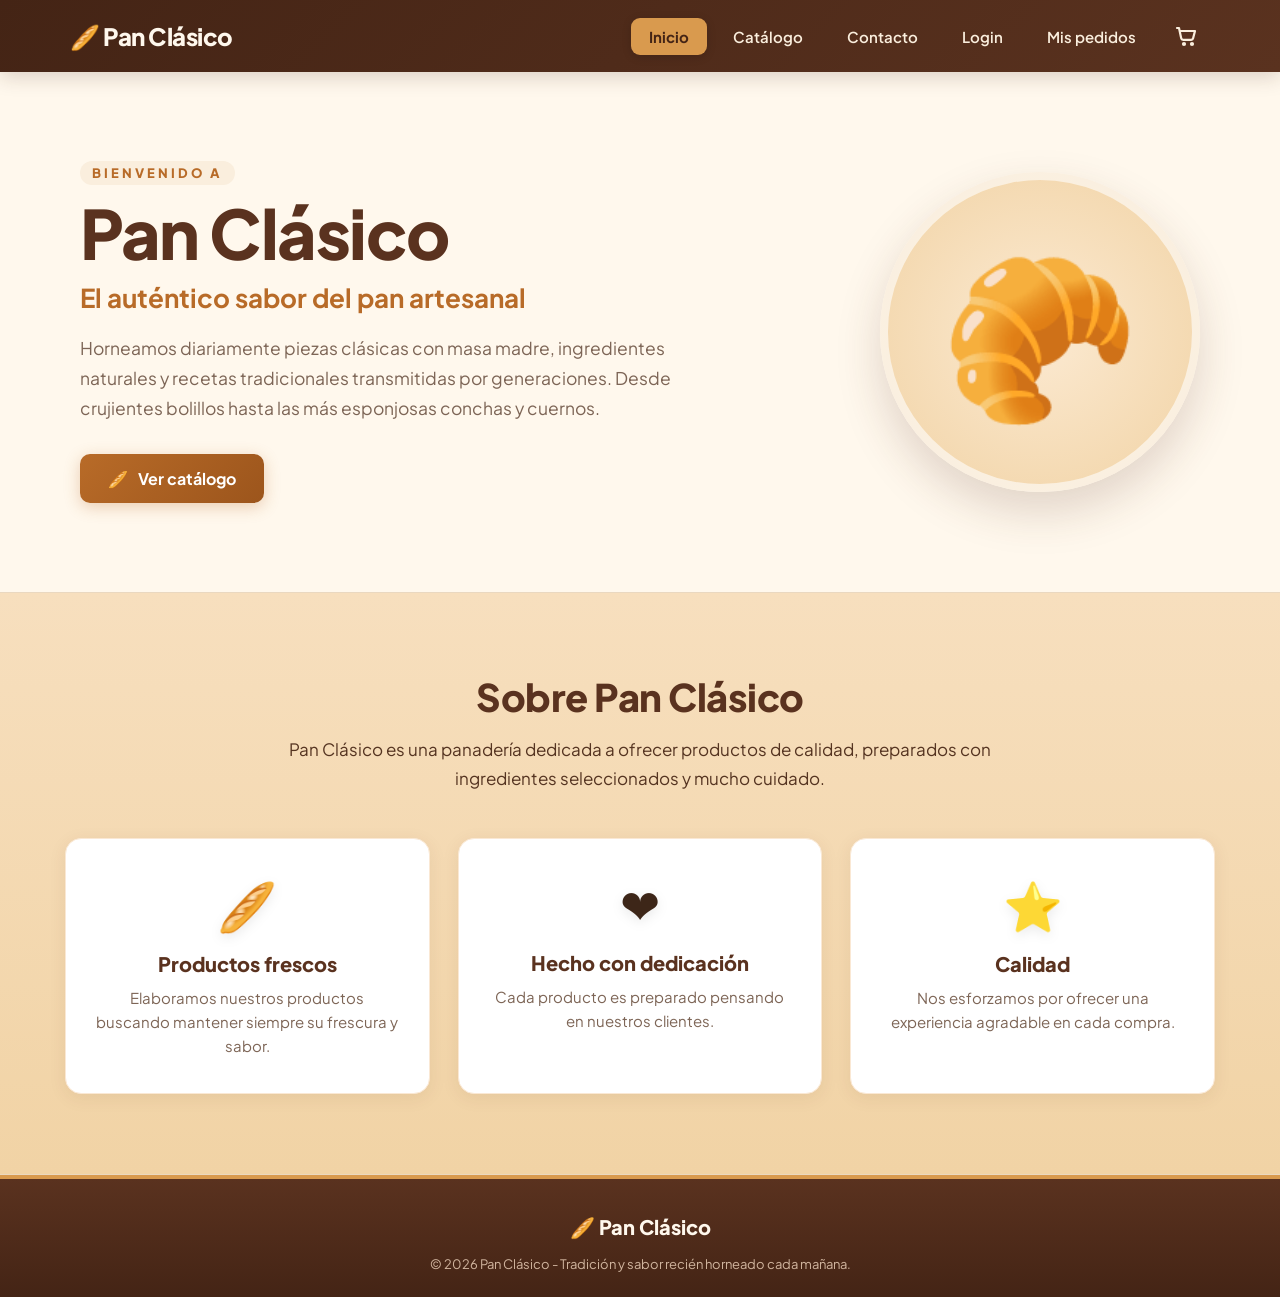
==== commit e10bf6a9: "2" ====
--- a/public/index.html
+++ b/public/index.html
@@ -1,5 +1,6 @@
 <!DOCTYPE html>
 <html lang="es">
+
 <head>
     <meta charset="UTF-8">
     <meta name="viewport" content="width=device-width, initial-scale=1.0">
@@ -7,6 +8,7 @@
     <title>Pan Clásico | Panadería</title>
     <link rel="stylesheet" href="css/styles.css">
 </head>
+
 <body>
 
     <header>
@@ -17,12 +19,14 @@
                 <li><a href="catalogo.html">Catálogo</a></li>
                 <li><a href="contacto.html">Contacto</a></li>
                 <li><a href="login.html">Login</a></li>
+                <li><a href="mis-pedidos.html">Mis pedidos</a></li>
                 <li>
                     <a href="carrito.html" class="nav-cart-link" aria-label="Carrito de compras">
-                        <svg width="24" height="24" viewBox="0 0 24 24" fill="none" stroke="currentColor" stroke-width="2.2" stroke-linecap="round" stroke-linejoin="round" aria-hidden="true">
-                            <path d="M3 4h2l2.2 10.2a2 2 0 0 0 2 1.6h7.9a2 2 0 0 0 2-1.6L21 7H6"/>
-                            <circle cx="10" cy="20" r="1"/>
-                            <circle cx="18" cy="20" r="1"/>
+                        <svg width="24" height="24" viewBox="0 0 24 24" fill="none" stroke="currentColor"
+                            stroke-width="2.2" stroke-linecap="round" stroke-linejoin="round" aria-hidden="true">
+                            <path d="M3 4h2l2.2 10.2a2 2 0 0 0 2 1.6h7.9a2 2 0 0 0 2-1.6L21 7H6" />
+                            <circle cx="10" cy="20" r="1" />
+                            <circle cx="18" cy="20" r="1" />
                         </svg>
                         <span class="cart-badge">0</span>
                     </a>
@@ -38,7 +42,8 @@
                 <h1>Pan Clásico</h1>
                 <h2>El auténtico sabor del pan artesanal</h2>
                 <p>
-                    Horneamos diariamente piezas clásicas con masa madre, ingredientes naturales y recetas tradicionales transmitidas por generaciones. Desde crujientes bolillos hasta las más esponjosas conchas y cuernos.
+                    Horneamos diariamente piezas clásicas con masa madre, ingredientes naturales y recetas tradicionales
+                    transmitidas por generaciones. Desde crujientes bolillos hasta las más esponjosas conchas y cuernos.
                 </p>
                 <a href="catalogo.html" class="boton">
                     <span>🥖</span> Ver catálogo
@@ -50,7 +55,8 @@
         <section class="informacion">
             <h2>Sobre Pan Clásico</h2>
             <p>
-                Pan Clásico es una panadería dedicada a ofrecer productos de calidad, preparados con ingredientes seleccionados y mucho cuidado.
+                Pan Clásico es una panadería dedicada a ofrecer productos de calidad, preparados con ingredientes
+                seleccionados y mucho cuidado.
             </p>
             <div class="tarjetas">
                 <div class="tarjeta">
@@ -79,7 +85,8 @@
         </div>
     </footer>
 
-<script src="js/utils.js"></script>
-<script src="js/badge.js"></script>
+    <script src="js/utils.js"></script>
+    <script src="js/badge.js"></script>
 </body>
-</html>
+
+</html>
--- a/public/css/styles.css
+++ b/public/css/styles.css
@@ -900,6 +900,29 @@
     background: #d9bf9e;
 }
 
+.pedidos-lista {
+    display: flex;
+    flex-direction: column;
+    gap: 20px;
+    max-width: 760px;
+    margin: 0 auto;
+}
+
+.pedidos-lista .ticket-productos {
+    max-height: none;
+}
+
+.pedidos-lista {
+    display: flex;
+    flex-direction: column;
+    gap: 20px;
+    max-width: 760px;
+    margin: 0 auto;
+}
+
+.pedidos-lista .ticket-productos {
+    max-height: none;
+}
 /* ========================================
    CONTACTO
 ======================================== */
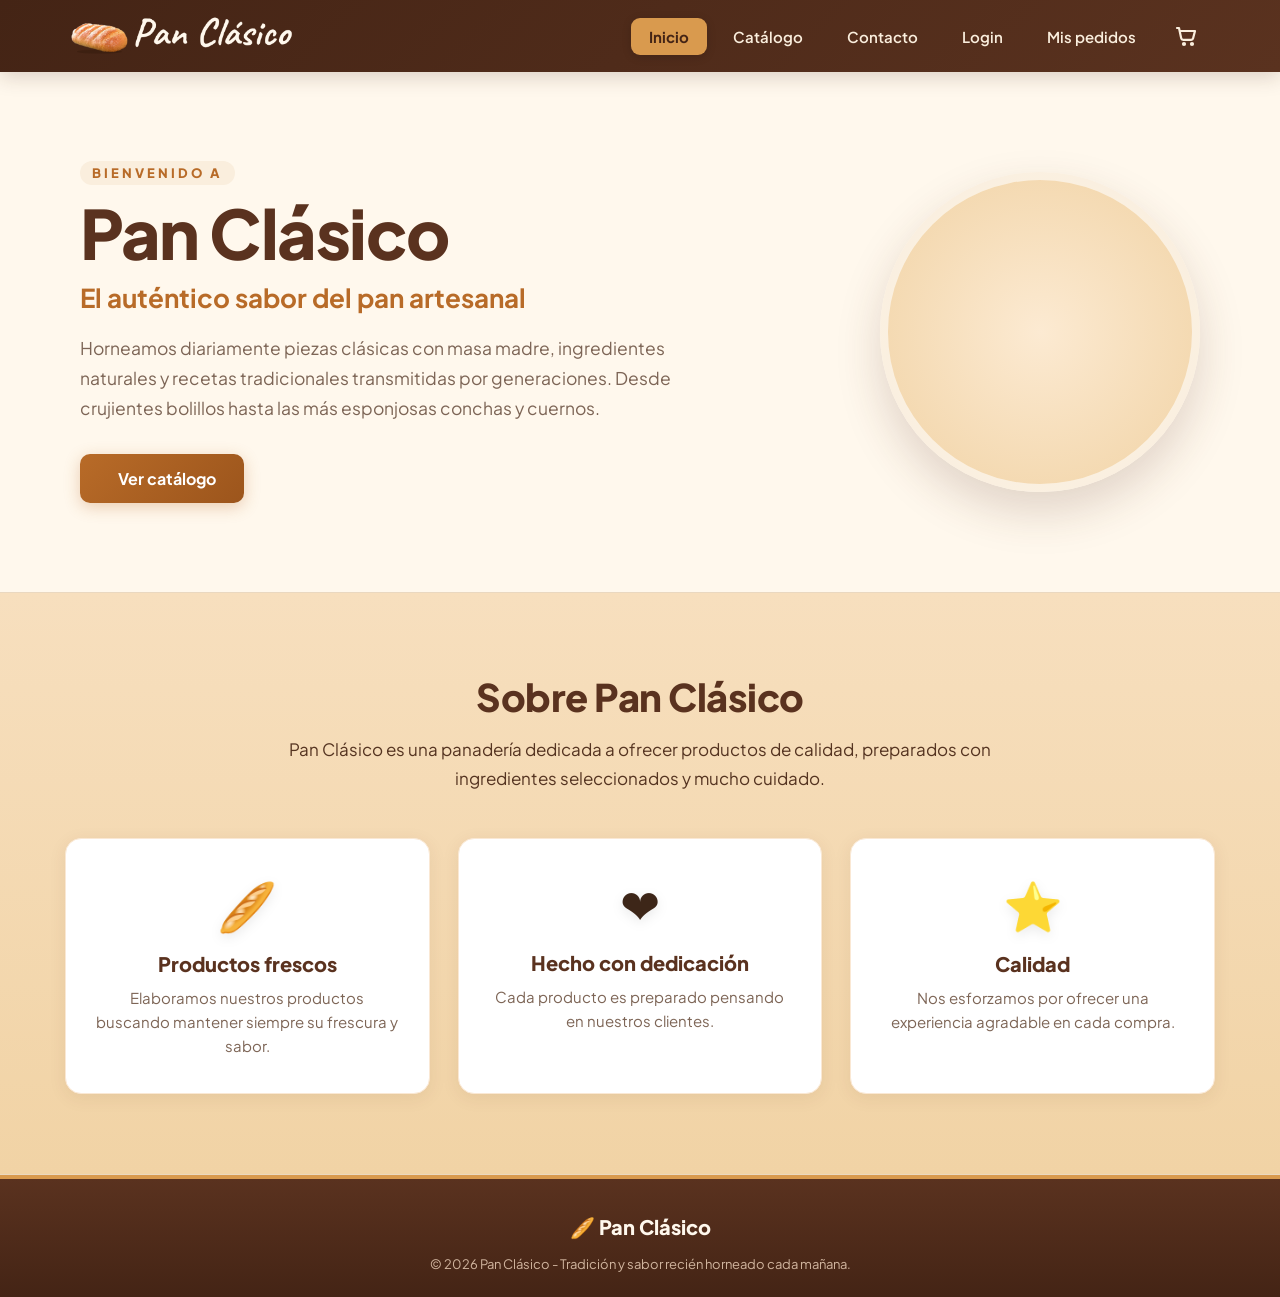
==== commit b7e4bfcf: "." ====
--- a/public/index.html
+++ b/public/index.html
@@ -13,7 +13,7 @@
 
     <header>
         <nav class="navbar">
-            <div class="logo">🥖 Pan Clásico</div>
+   <div class="logo"><img src="img/logo-cursiva.png" alt="Pan Clásico" height="40"></div>
             <ul class="menu">
                 <li><a href="index.html" class="activo">Inicio</a></li>
                 <li><a href="catalogo.html">Catálogo</a></li>
@@ -46,10 +46,10 @@
                     transmitidas por generaciones. Desde crujientes bolillos hasta las más esponjosas conchas y cuernos.
                 </p>
                 <a href="catalogo.html" class="boton">
-                    <span>🥖</span> Ver catálogo
+                    <span></span> Ver catálogo
                 </a>
             </div>
-            <div class="hero-icon">🥐</div>
+            <div class="hero-icon"></div>
         </section>
 
         <section class="informacion">
@@ -87,6 +87,7 @@
 
     <script src="js/utils.js"></script>
     <script src="js/badge.js"></script>
+    <script src="js/sesion.js"></script>
 </body>
 
 </html>
--- a/public/css/styles.css
+++ b/public/css/styles.css
@@ -163,6 +163,134 @@
 }
 
 /* ========================================
+   MENÚ DE CUENTA
+======================================== */
+
+.menu li[hidden] {
+    display: none;
+}
+
+.cuenta {
+    position: relative;
+    margin-left: 6px;
+}
+
+.cuenta-btn {
+    width: 42px;
+    height: 42px;
+    border-radius: 50%;
+    border: 2px solid rgba(255, 248, 237, 0.7);
+    background: linear-gradient(135deg, var(--color-gold) 0%, var(--color-accent) 100%);
+    color: var(--color-cream);
+    font-family: inherit;
+    font-size: 15px;
+    font-weight: 800;
+    letter-spacing: 0.5px;
+    cursor: pointer;
+    box-shadow: 0 2px 10px rgba(0, 0, 0, 0.2);
+    transition: transform 0.2s ease, box-shadow 0.2s ease;
+}
+
+.cuenta-btn:hover,
+.cuenta-btn[aria-expanded="true"] {
+    transform: scale(1.06);
+    box-shadow: 0 4px 14px rgba(0, 0, 0, 0.3);
+}
+
+.cuenta-btn:focus-visible,
+.cuenta-opcion:focus-visible {
+    outline: 3px solid var(--color-gold);
+    outline-offset: 2px;
+}
+
+.cuenta-menu {
+    position: absolute;
+    top: calc(100% + 12px);
+    right: 0;
+    min-width: 250px;
+    padding: 8px;
+    background: #ffffff;
+    border: 1px solid var(--color-border);
+    border-top: 4px solid var(--color-accent);
+    border-radius: 12px;
+    box-shadow: 0 12px 30px rgba(68, 36, 21, 0.25);
+    z-index: 1100;
+    text-align: left;
+}
+
+.cuenta-menu[hidden] {
+    display: none;
+}
+
+.cuenta-cabecera {
+    display: flex;
+    flex-direction: column;
+    gap: 3px;
+    padding: 10px 12px 12px;
+    margin-bottom: 6px;
+    border-bottom: 1px solid var(--color-border-light);
+}
+
+.cuenta-nombre {
+    color: var(--color-primary);
+    font-size: 16px;
+    font-weight: 800;
+    word-break: break-word;
+}
+
+.cuenta-correo {
+    color: var(--color-text-muted);
+    font-size: 13px;
+    word-break: break-all;
+}
+
+.cuenta-rol {
+    align-self: flex-start;
+    margin-top: 4px;
+    padding: 3px 10px;
+    border-radius: 999px;
+    background: #fff4e5;
+    color: var(--color-accent-hover);
+    font-size: 11px;
+    font-weight: 800;
+    letter-spacing: 0.5px;
+    text-transform: uppercase;
+}
+
+.menu .cuenta-menu .cuenta-opcion {
+    display: block;
+    width: 100%;
+    padding: 10px 12px;
+    border: none;
+    border-radius: 8px;
+    background: transparent;
+    color: var(--color-text);
+    font-family: inherit;
+    font-size: 14px;
+    font-weight: 600;
+    text-align: left;
+    text-decoration: none;
+    cursor: pointer;
+}
+
+.menu .cuenta-menu .cuenta-opcion:hover {
+    background: #fff4e5;
+    color: var(--color-primary);
+}
+
+.menu .cuenta-menu .cuenta-salir {
+    margin-top: 4px;
+    border-top: 1px solid var(--color-border-light);
+    border-radius: 0 0 8px 8px;
+    color: #c0392b;
+}
+
+.menu .cuenta-menu .cuenta-salir:hover {
+    background: #fdeeed;
+    color: #962d22;
+}
+
+/* ========================================
    PÁGINA DE INICIO (HERO)
 ======================================== */
 
@@ -1752,6 +1880,11 @@
         gap: 30px;
         padding: 40px 20px;
     }
+    .cuenta-menu {
+        right: 50%;
+        transform: translateX(50%);
+        width: min(280px, 90vw);
+    }
 }
 
 @media (max-width: 768px) {
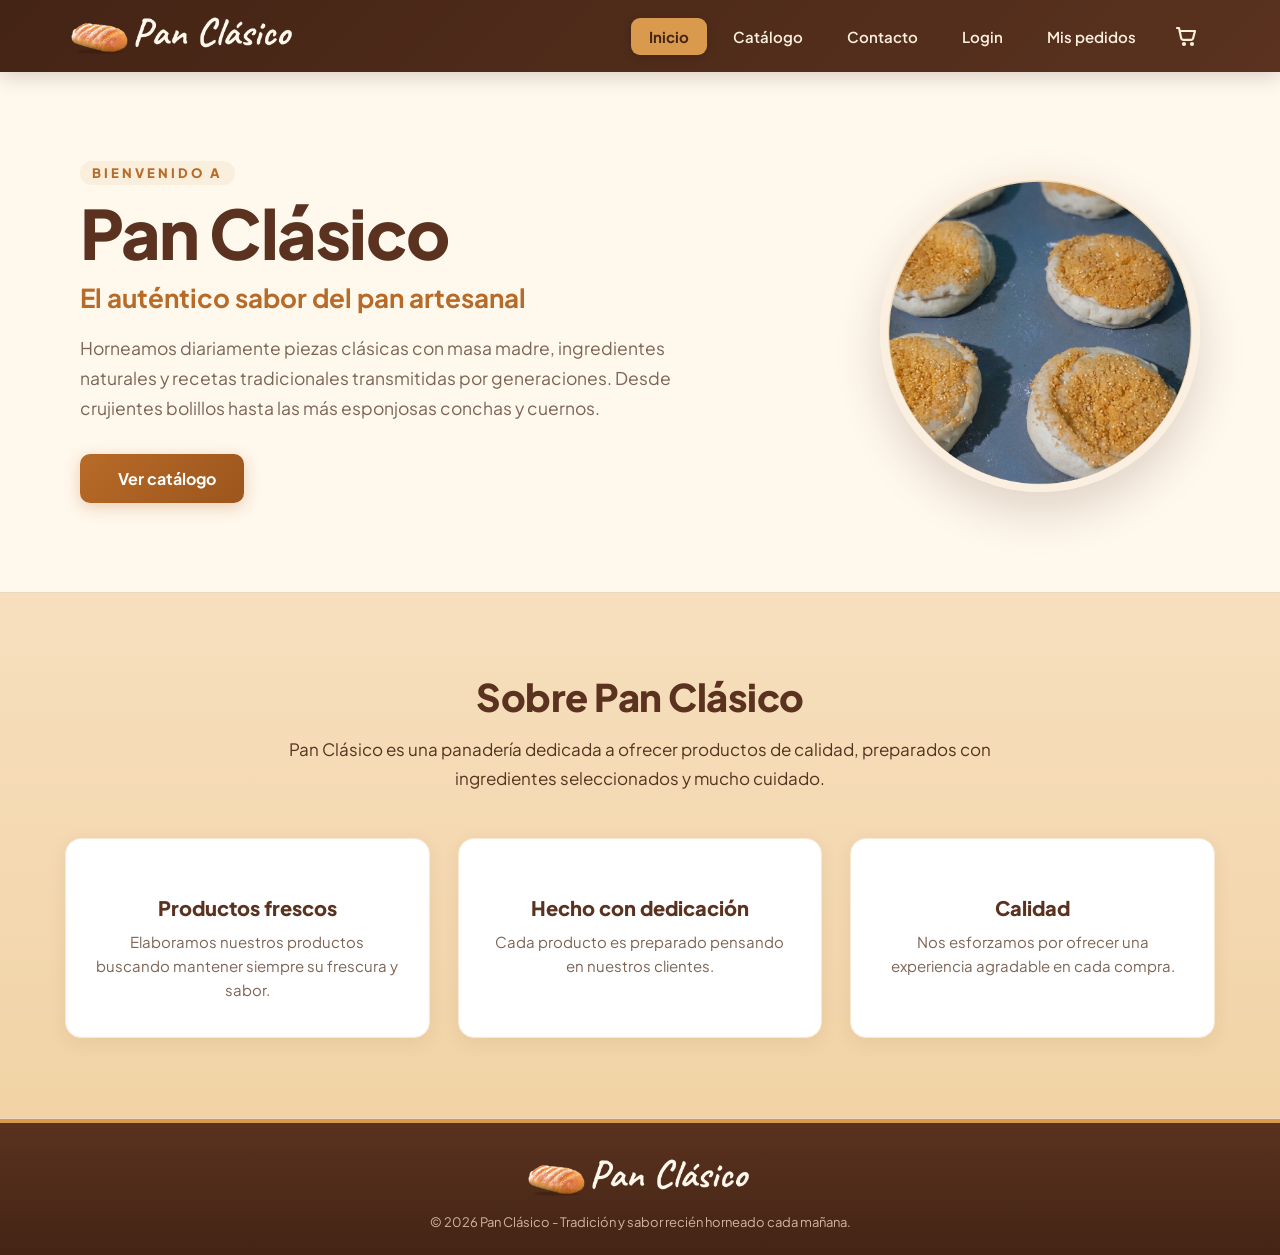
==== commit ffb8d64d: "m" ====
--- a/public/index.html
+++ b/public/index.html
@@ -49,7 +49,7 @@
                     <span></span> Ver catálogo
                 </a>
             </div>
-            <div class="hero-icon"></div>
+            <div class="hero-icon"><img src="img/Hero.png" width="320px"></div>
         </section>
 
         <section class="informacion">
@@ -60,17 +60,17 @@
             </p>
             <div class="tarjetas">
                 <div class="tarjeta">
-                    <span>🥖</span>
+                    <span></span>
                     <h3>Productos frescos</h3>
                     <p>Elaboramos nuestros productos buscando mantener siempre su frescura y sabor.</p>
                 </div>
                 <div class="tarjeta">
-                    <span>❤️</span>
+                    <span></span>
                     <h3>Hecho con dedicación</h3>
                     <p>Cada producto es preparado pensando en nuestros clientes.</p>
                 </div>
                 <div class="tarjeta">
-                    <span>⭐</span>
+                    <span></span>
                     <h3>Calidad</h3>
                     <p>Nos esforzamos por ofrecer una experiencia agradable en cada compra.</p>
                 </div>
@@ -80,7 +80,7 @@
 
     <footer>
         <div class="footer-content">
-            <div class="footer-brand">🥖 Pan Clásico</div>
+            <div class="footer-brand"><img src="img/logo-cursiva.png" alt="Pan Clásico" height="40"></div>
             <p class="footer-copy">© 2026 Pan Clásico - Tradición y sabor recién horneado cada mañana.</p>
         </div>
     </footer>
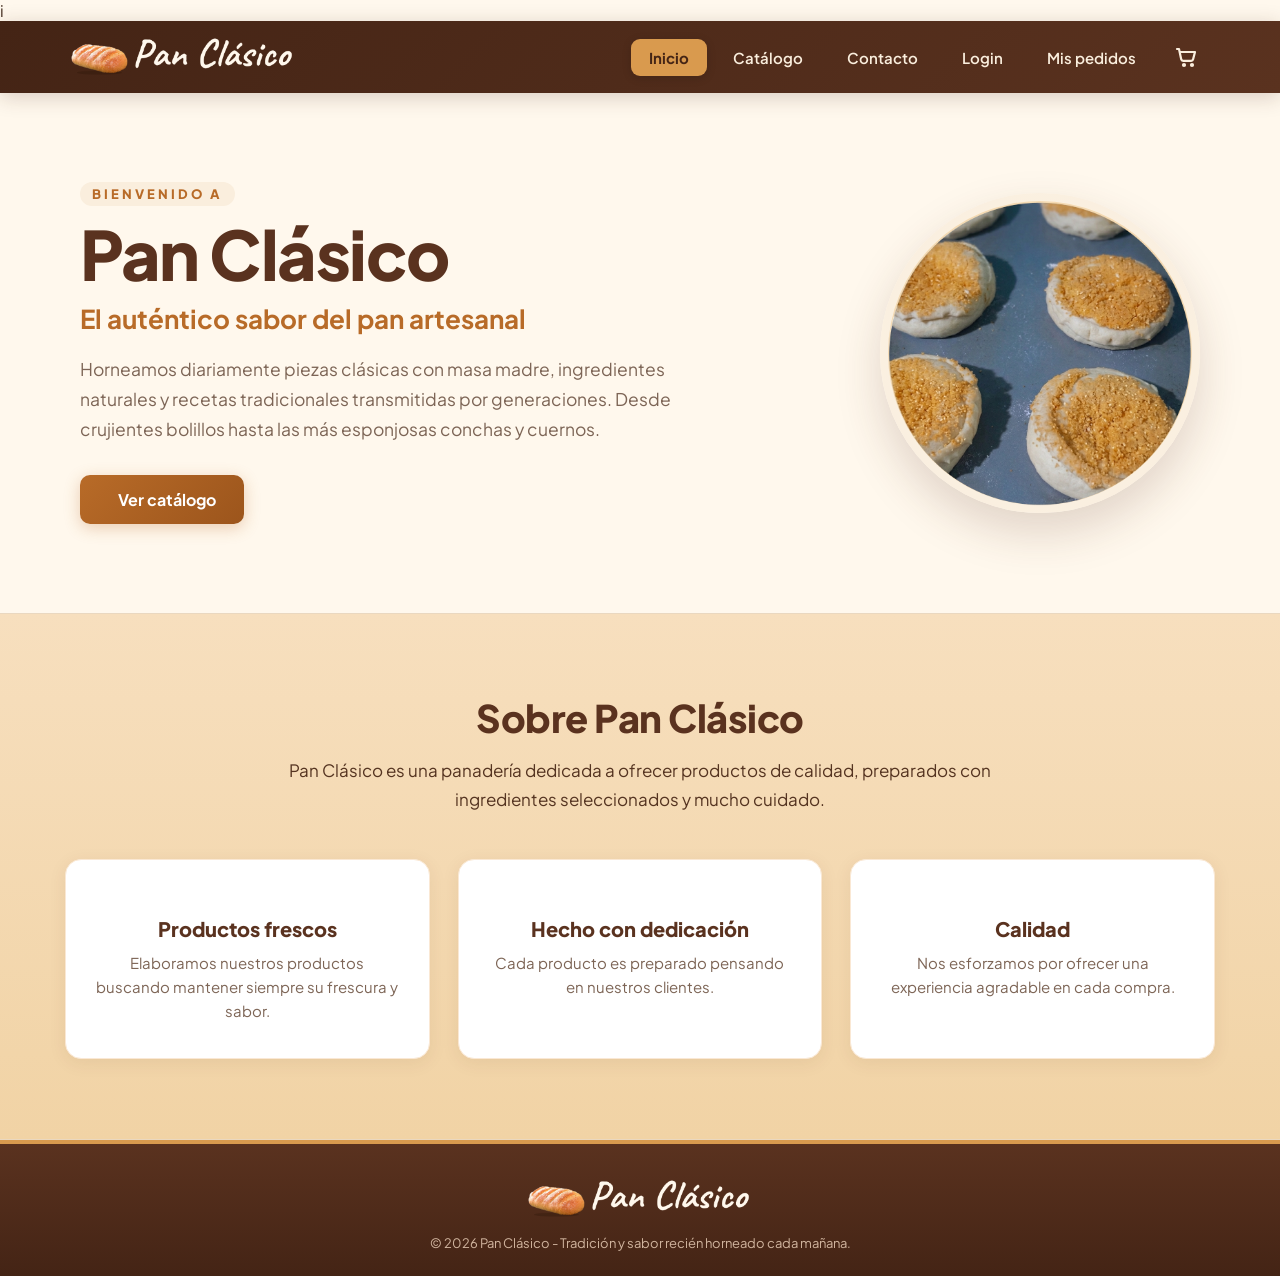
==== commit 63027a46: "3" ====
--- a/public/index.html
+++ b/public/index.html
@@ -7,6 +7,7 @@
     <meta name="description" content="Pan Clásico - Panadería artesanal con recetas tradicionales.">
     <title>Pan Clásico | Panadería</title>
     <link rel="stylesheet" href="css/styles.css">
+    <link rel="icon" href="img/pan-recortado.png">i
 </head>
 
 <body>
